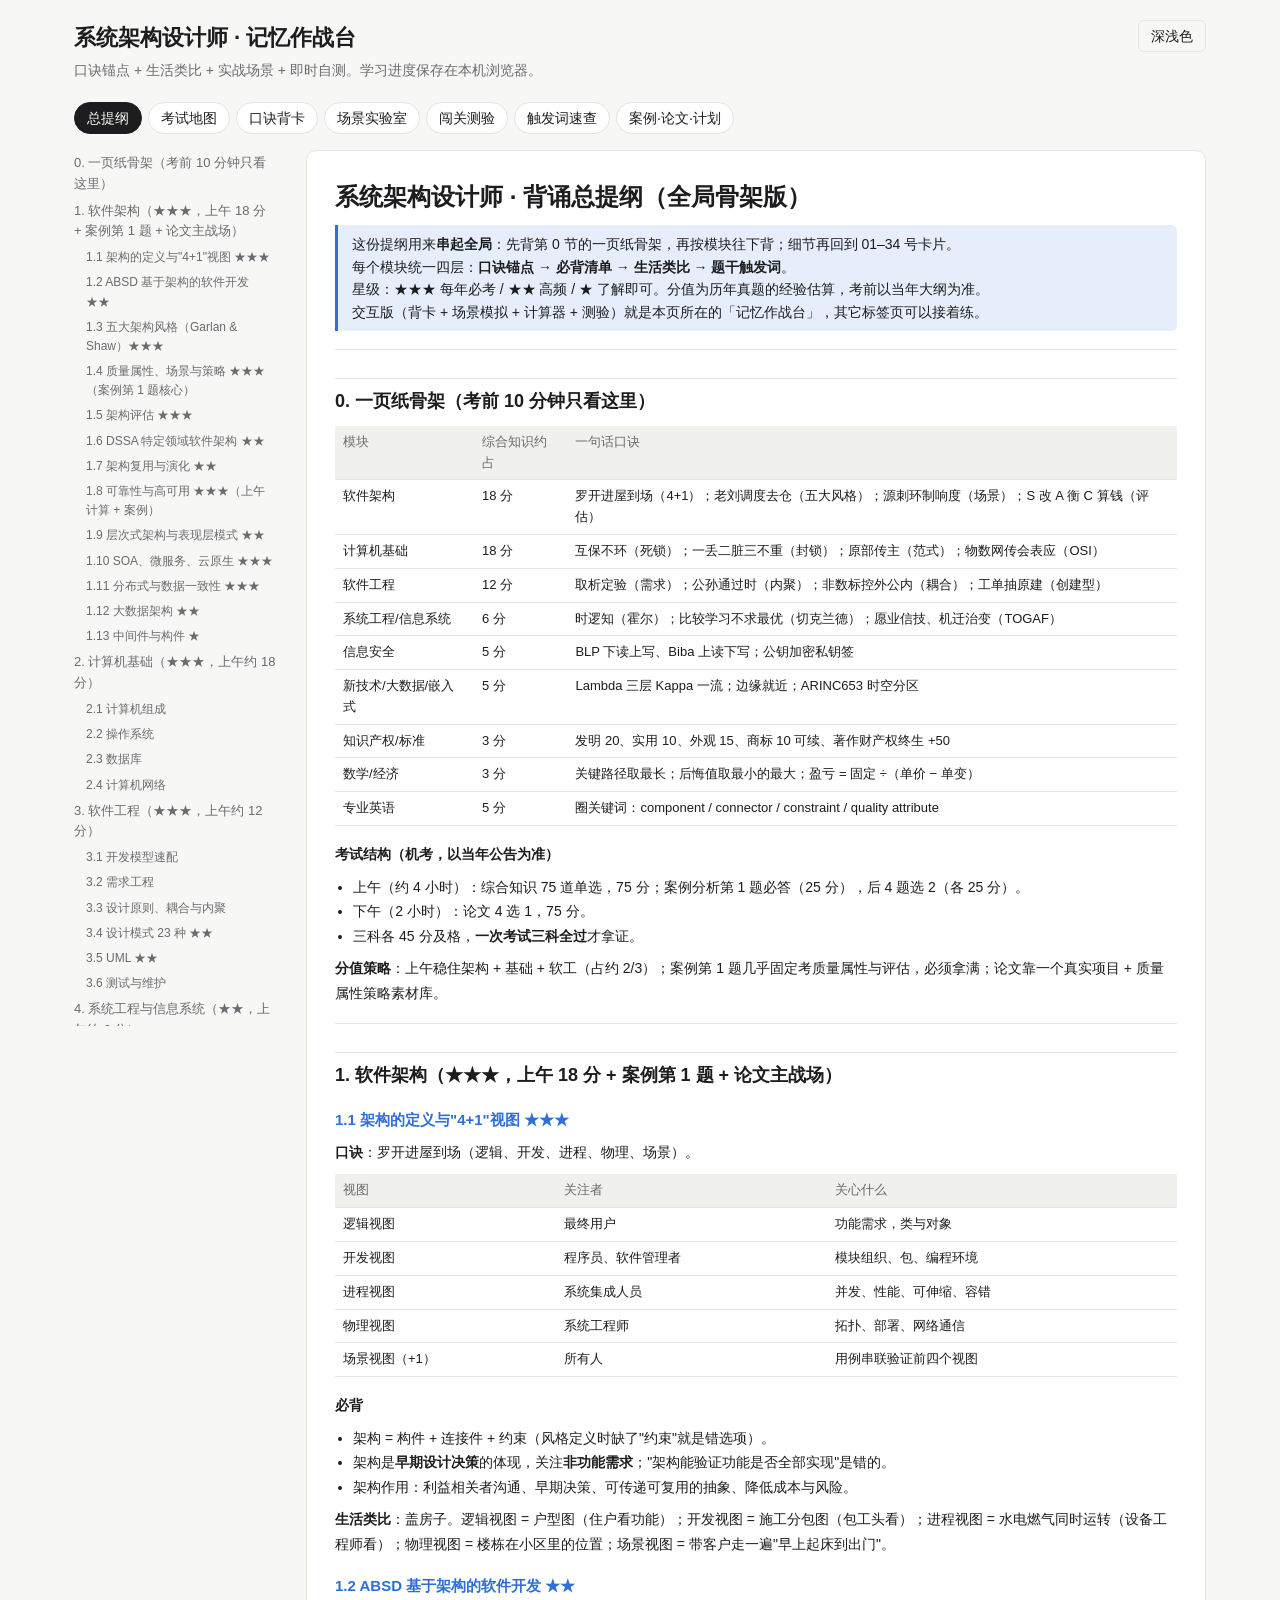
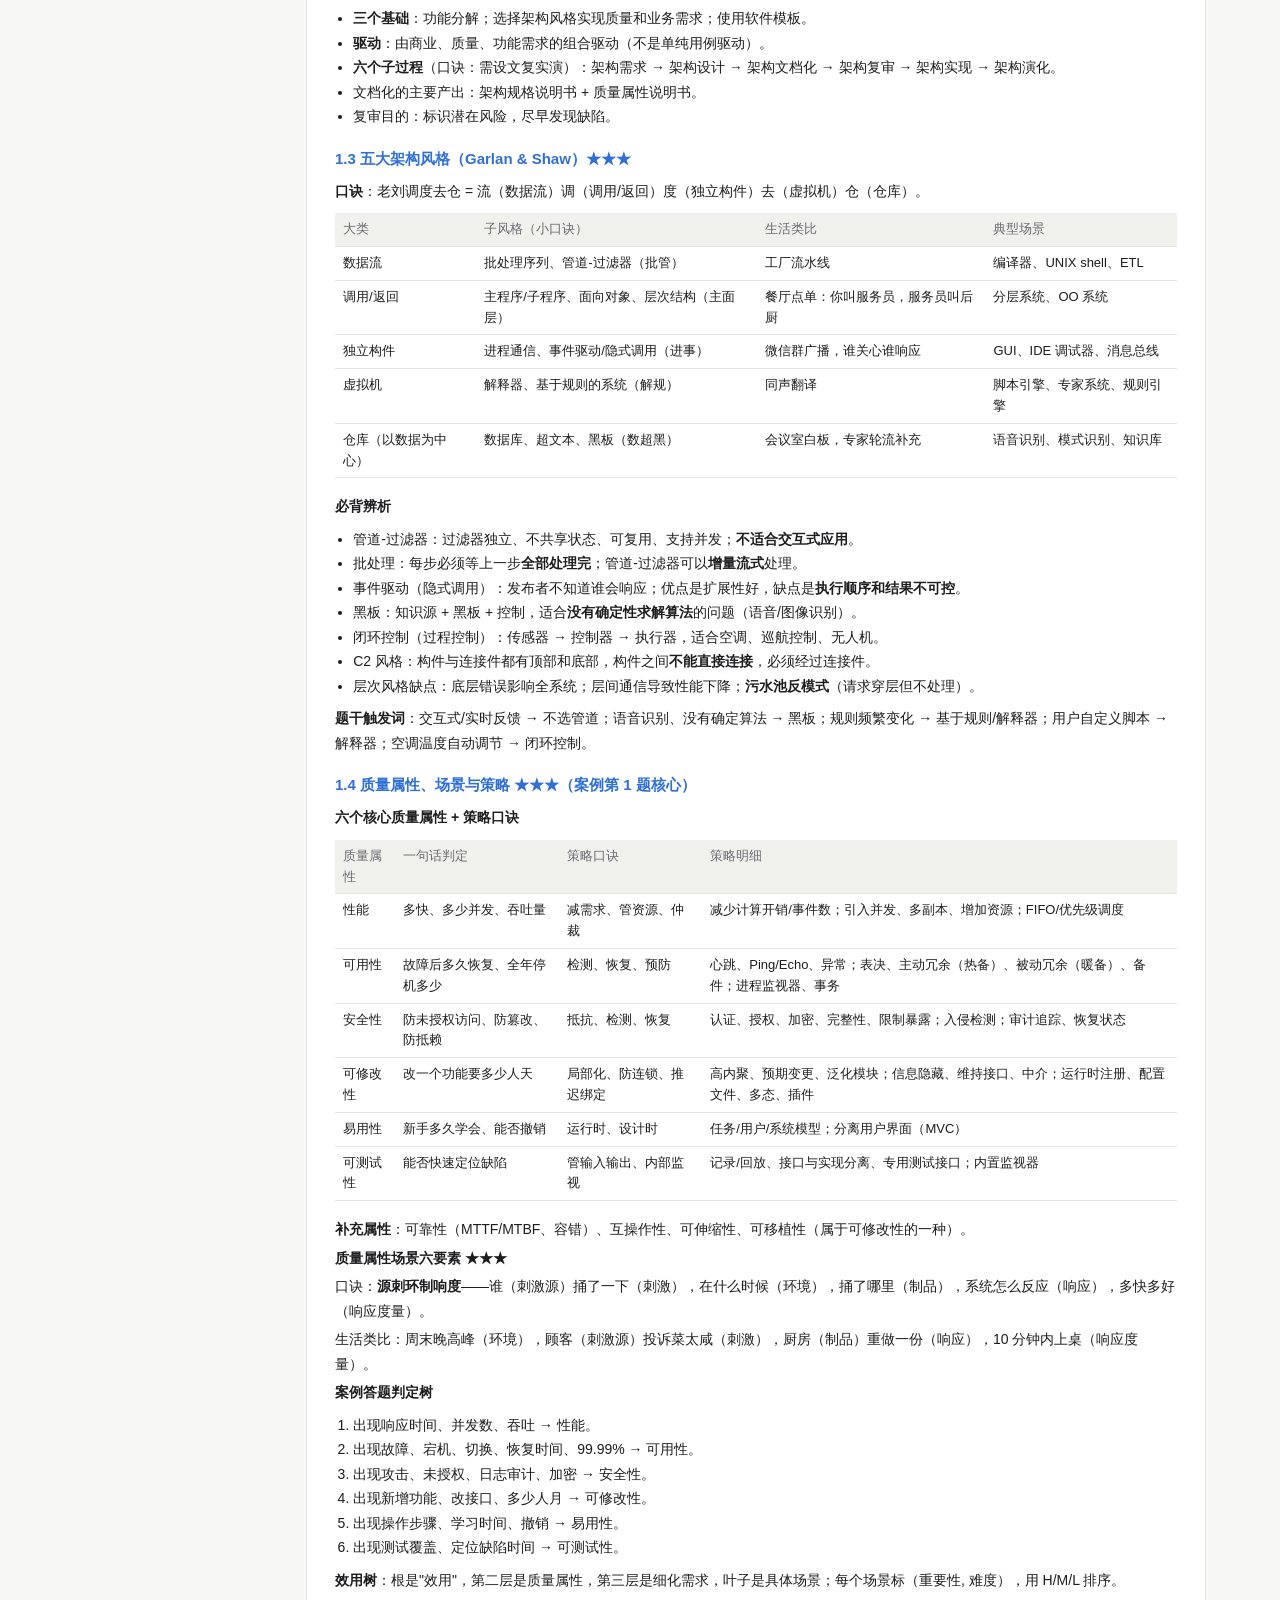
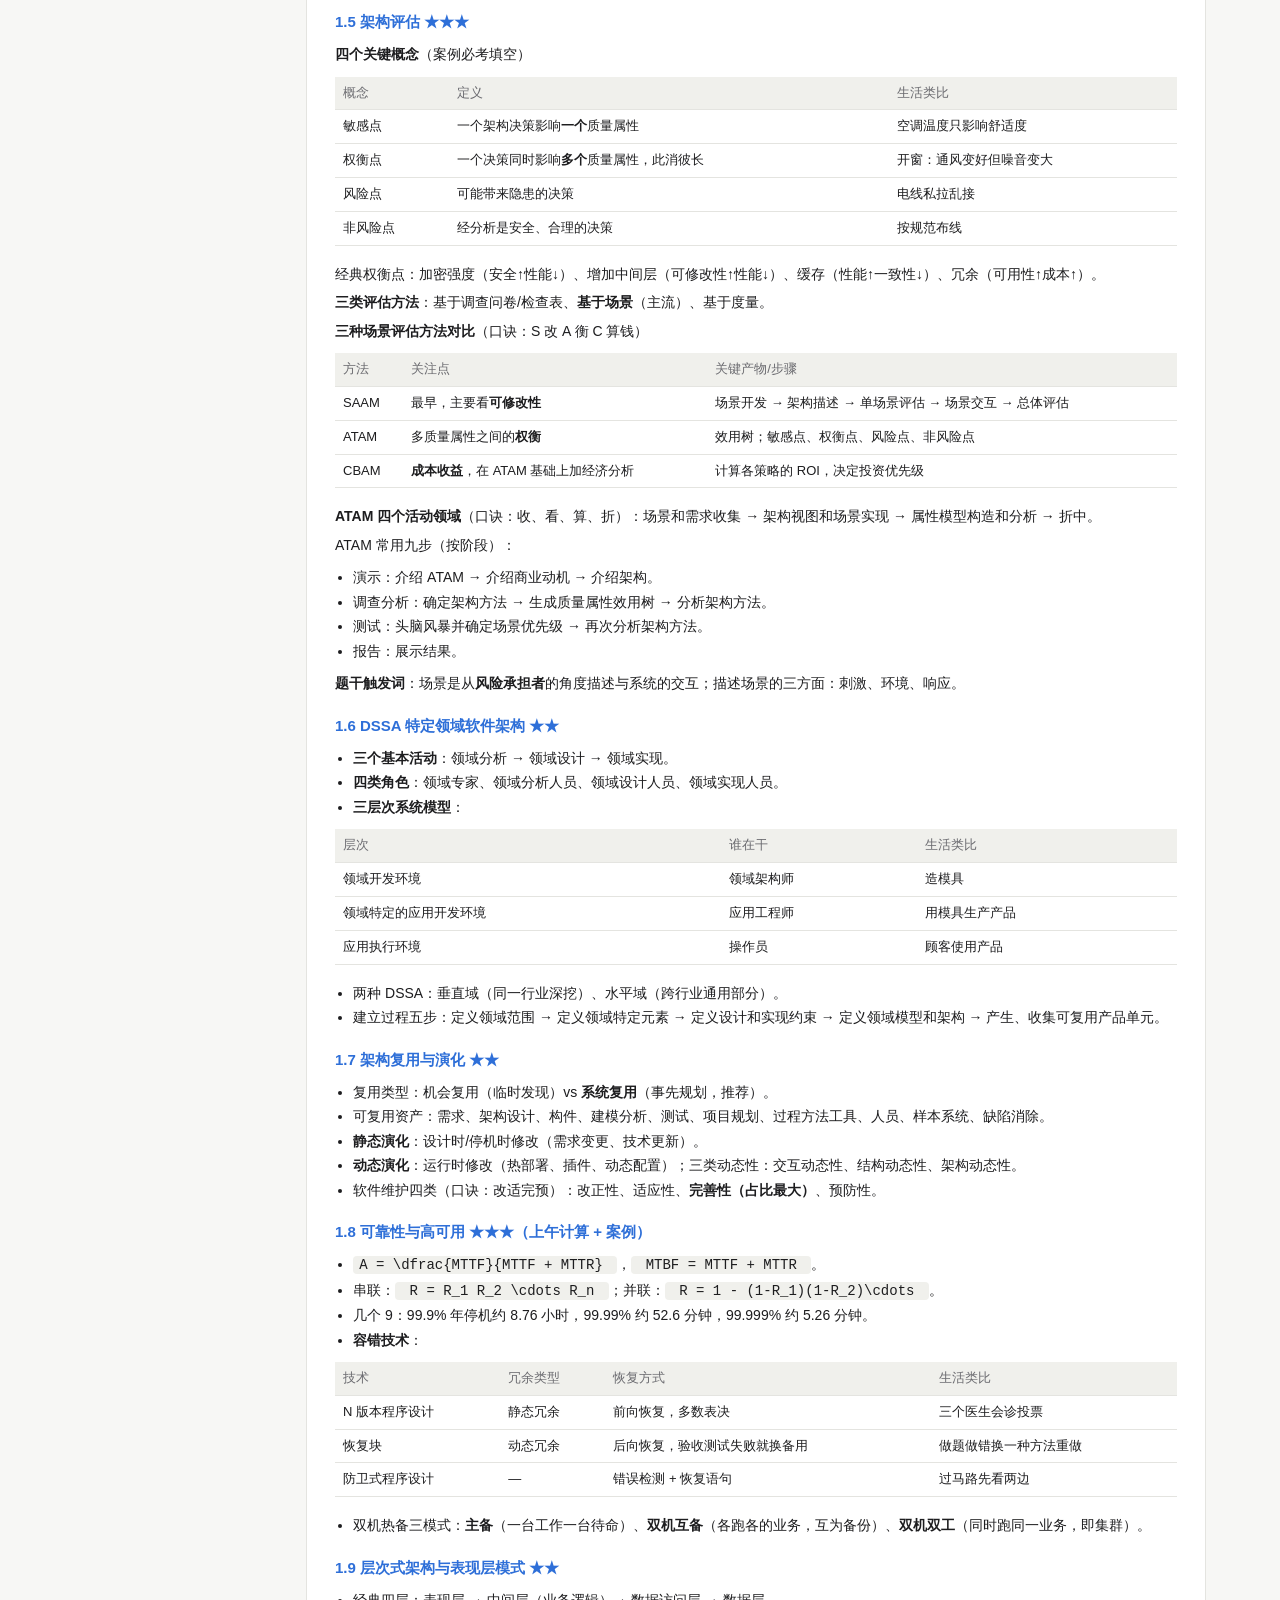
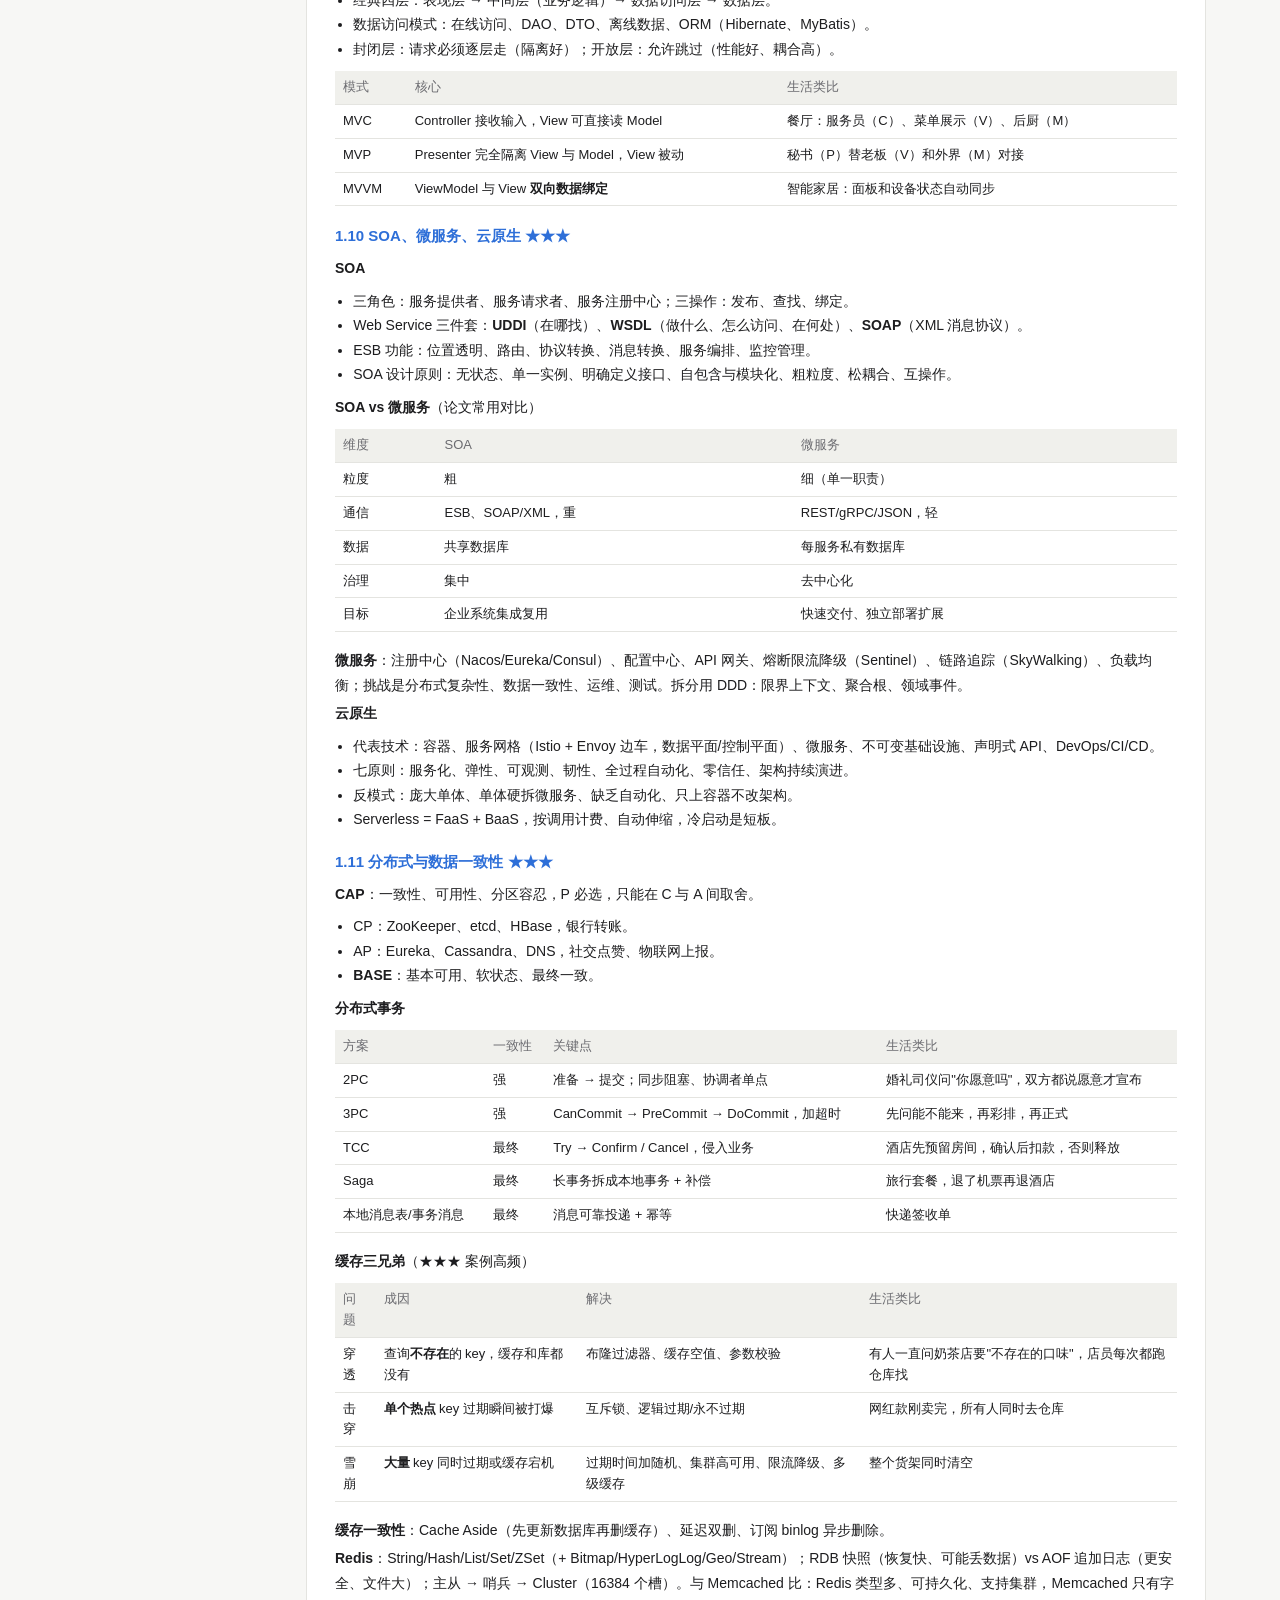
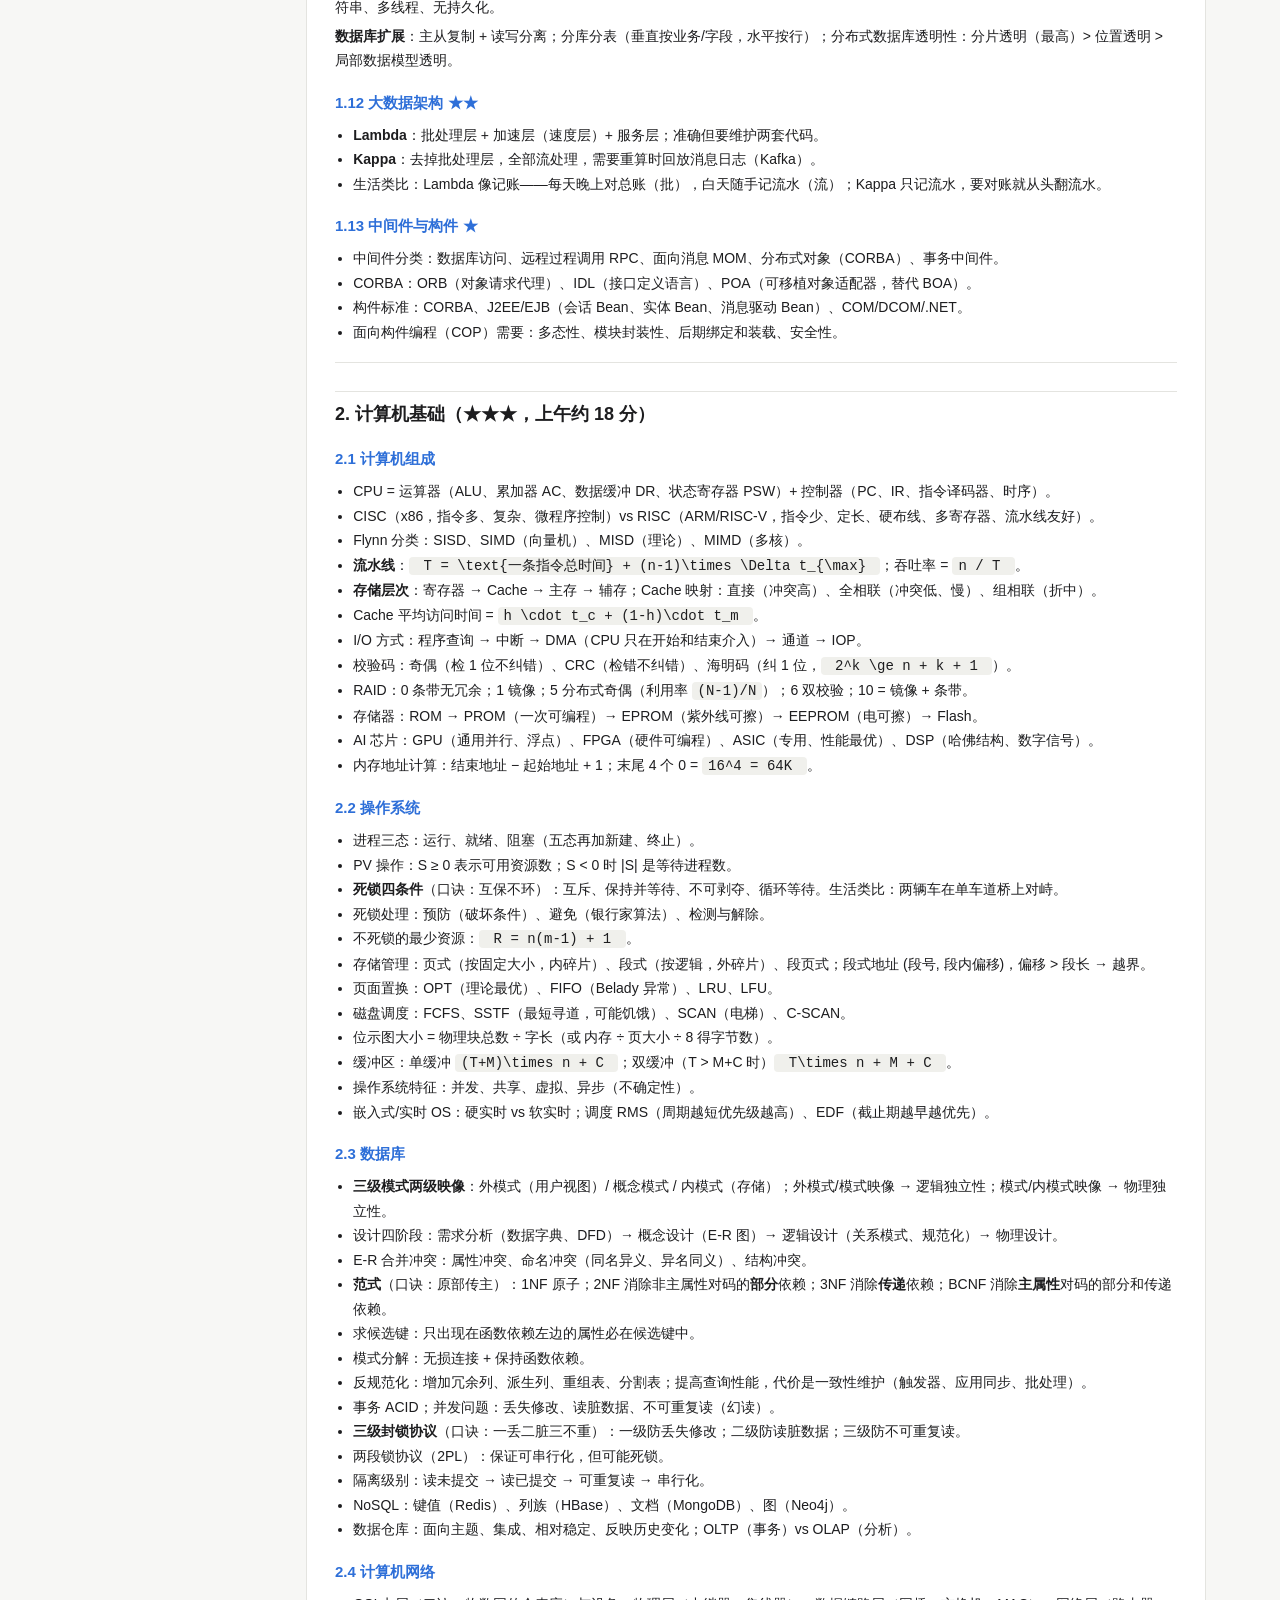
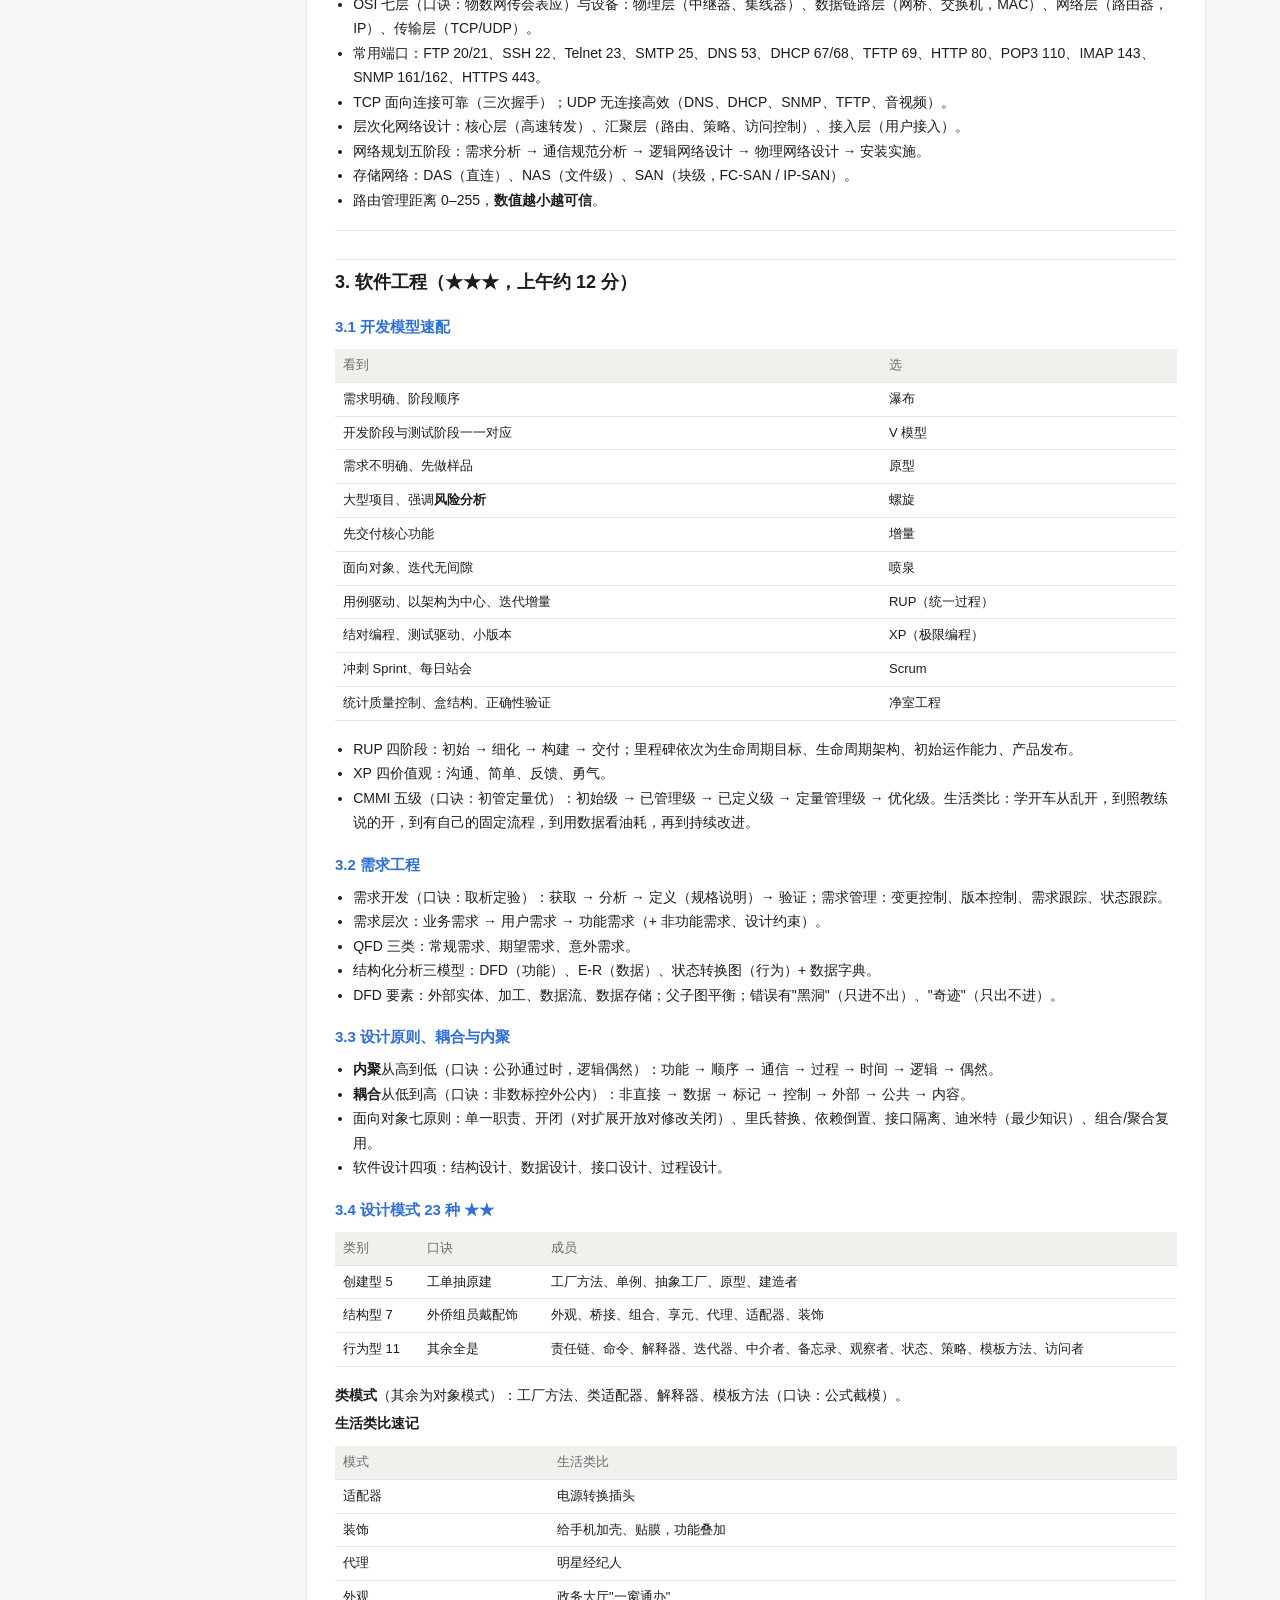
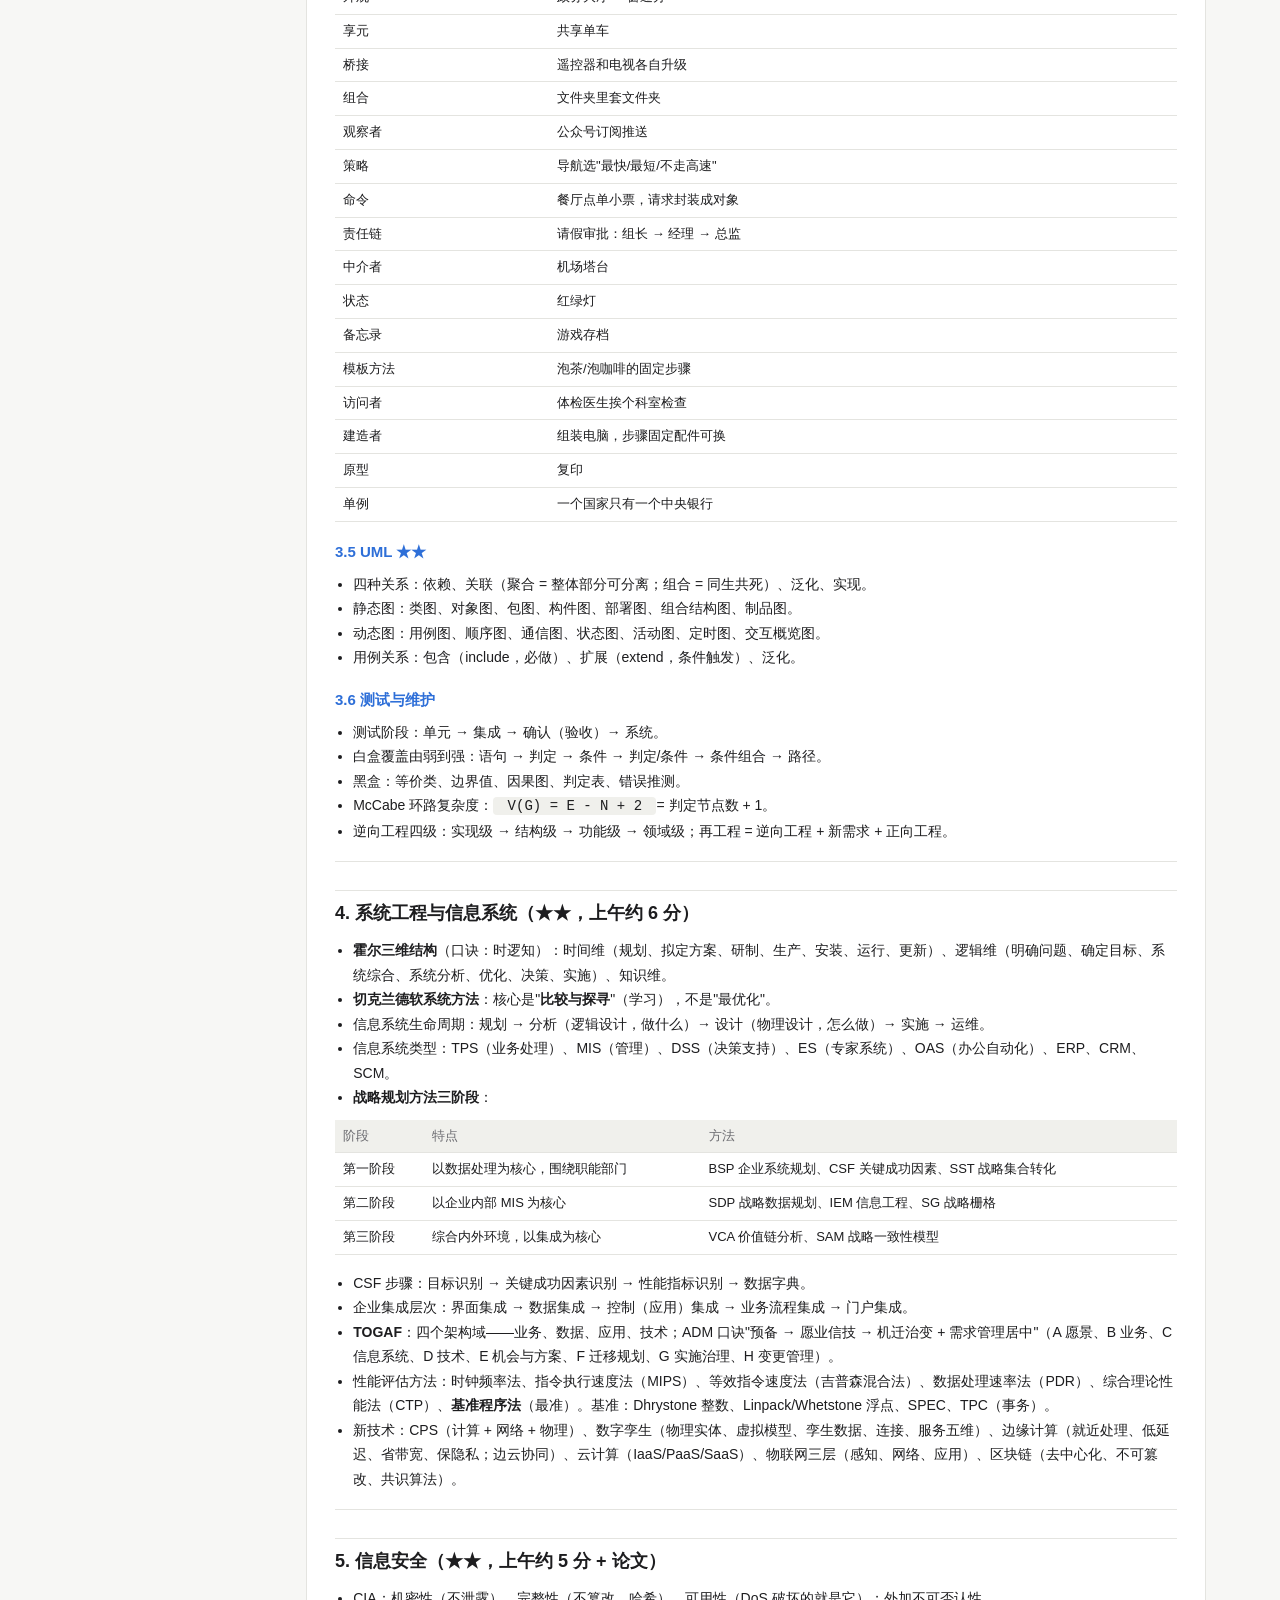
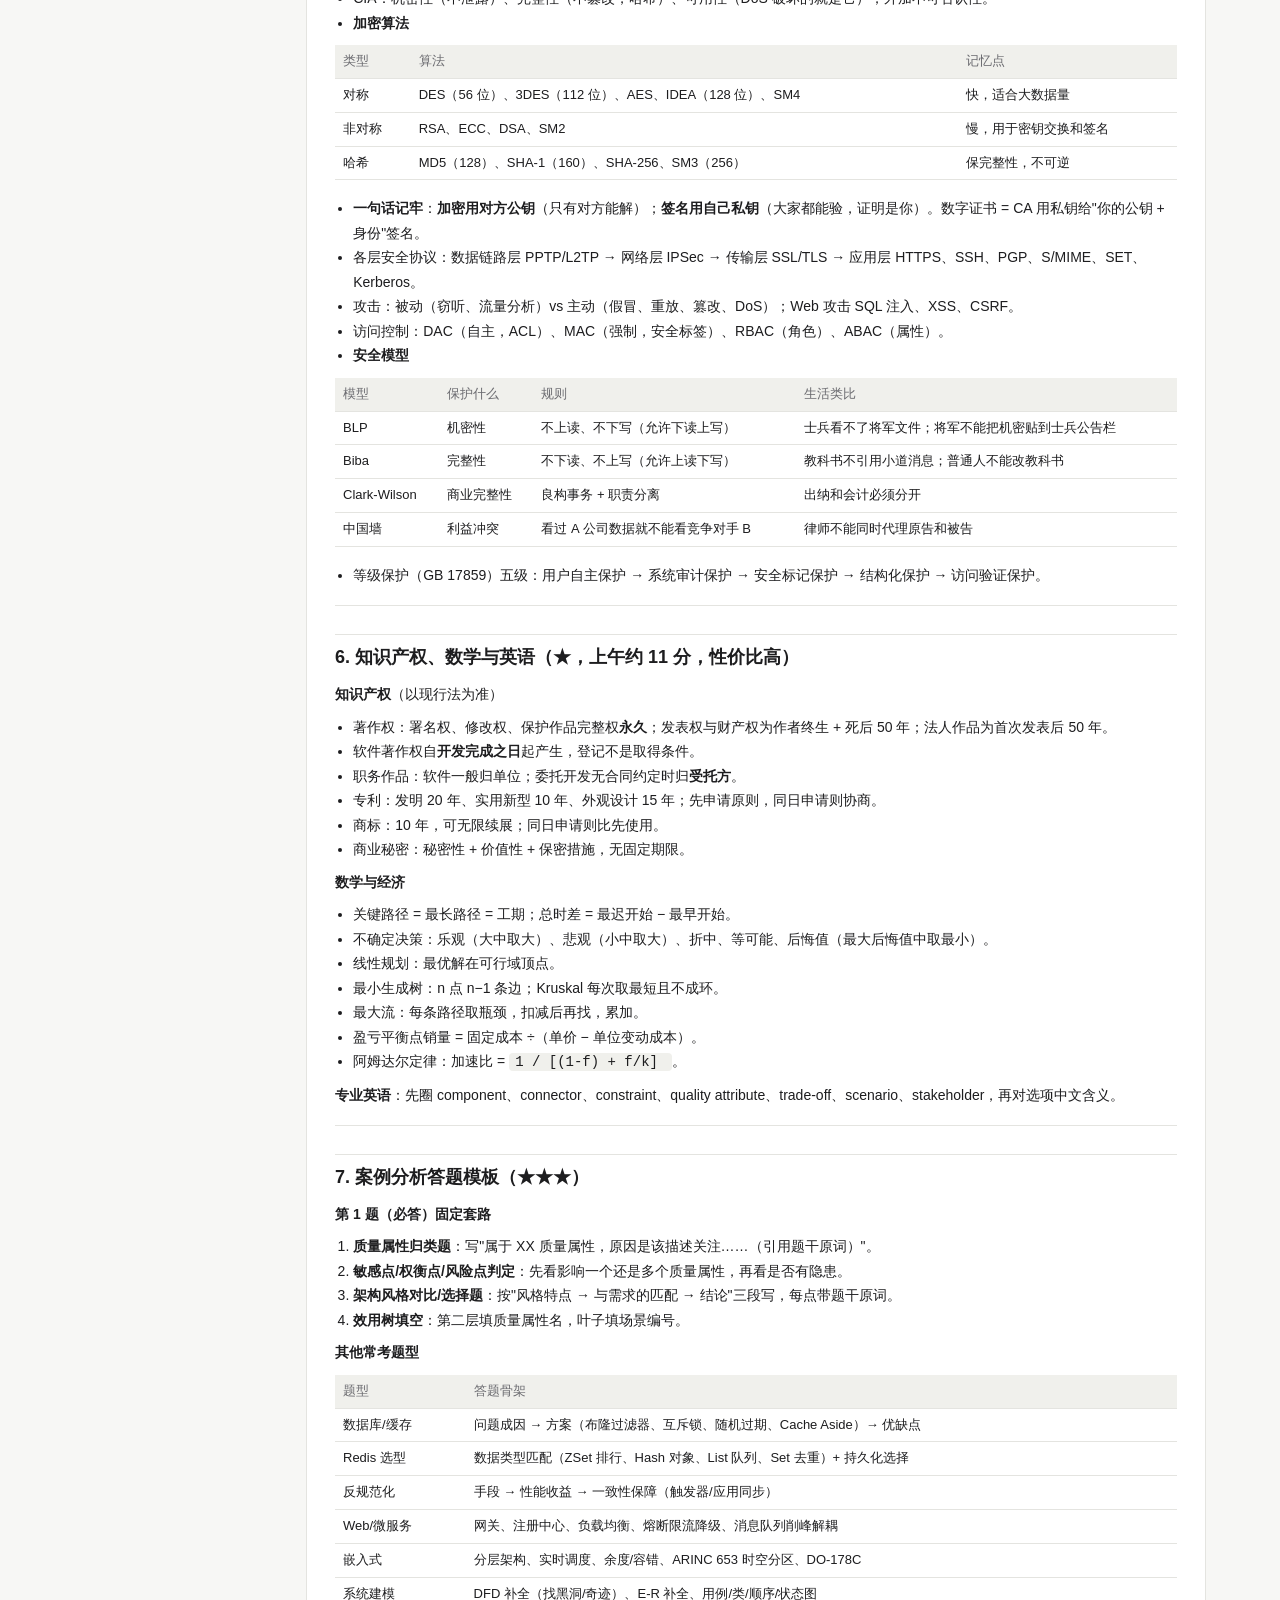
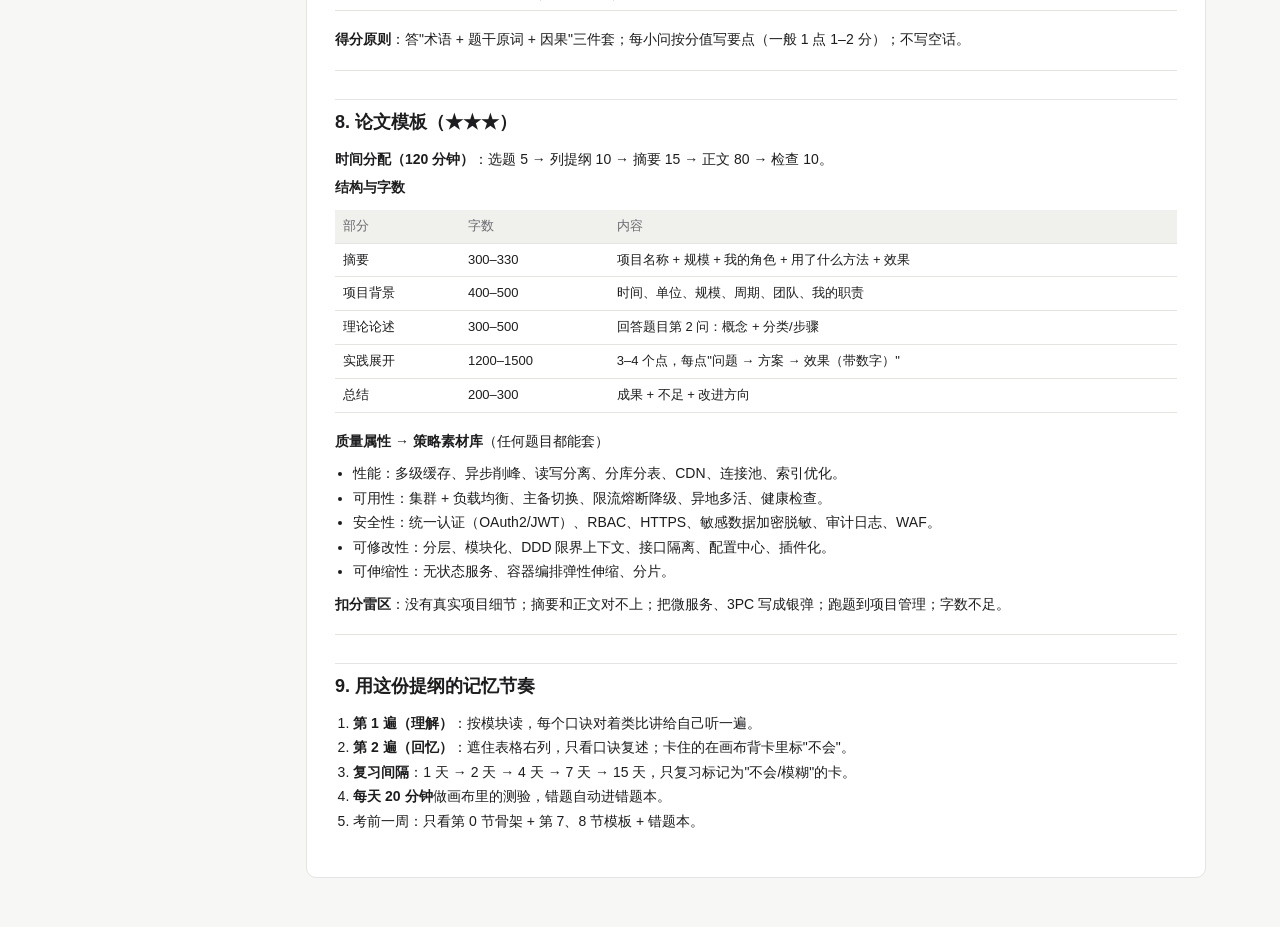
==== 交互学习面板/index.html @ 2f83ad62 "Add the study desk and render the outline as Markdown. The interactive panel now opens on the full r" ====
<!DOCTYPE html>
<html lang="zh-CN">
<head>
  <meta charset="UTF-8" />
  <meta name="viewport" content="width=device-width, initial-scale=1" />
  <title>系统架构设计师 · 记忆作战台</title>
  <link rel="stylesheet" href="style.css" />
</head>
<body>
  <header class="top">
    <div>
      <h1>系统架构设计师 · 记忆作战台</h1>
      <p class="muted">口诀锚点 + 生活类比 + 实战场景 + 即时自测。学习进度保存在本机浏览器。</p>
    </div>
    <button id="themeBtn" class="ghost" title="切换深浅色">深浅色</button>
  </header>
  <nav id="tabs" class="tabs"></nav>
  <main id="app"></main>
  <script src="data.js"></script>
  <script src="outline.js"></script>
  <script src="md.js"></script>
  <script src="app.js"></script>
</body>
</html>
---- 交互学习面板/style.css ----
:root {
  --bg: #f7f7f5; --panel: #ffffff; --text: #1d1d1f; --muted: #6b6b70; --faint: #9a9aa0;
  --line: #e4e4e0; --fill: #f0f0ec; --accent: #2e6fd8; --accent-soft: #e6eefb;
  --ok: #1f8a65; --mid: #c68a12; --bad: #c0463c;
}
body.dark {
  --bg: #17171a; --panel: #1f1f23; --text: #ececee; --muted: #a0a0a8; --faint: #6f6f78;
  --line: #2e2e34; --fill: #26262b; --accent: #6ea0ff; --accent-soft: #24304a;
  --ok: #52b896; --mid: #e8c030; --bad: #e07a70;
}
* { box-sizing: border-box; }
body { margin: 0; background: var(--bg); color: var(--text); font: 14px/1.6 -apple-system, "PingFang SC", "Microsoft YaHei", sans-serif; }
h1 { font-size: 22px; margin: 0 0 2px; }
h2 { font-size: 17px; margin: 24px 0 10px; }
h3 { font-size: 15px; margin: 14px 0 6px; }
p { margin: 4px 0; }
.muted { color: var(--muted); }
.faint { color: var(--faint); font-size: 12px; }
.top { display: flex; justify-content: space-between; align-items: flex-start; gap: 12px; padding: 20px 24px 8px; max-width: 1120px; margin: 0 auto; }
main { max-width: 1120px; margin: 0 auto; padding: 0 24px 60px; }
.tabs { display: flex; gap: 6px; flex-wrap: wrap; padding: 8px 24px 16px; max-width: 1120px; margin: 0 auto; }
button { font: inherit; cursor: pointer; border-radius: 6px; border: 1px solid var(--line); background: var(--panel); color: var(--text); padding: 4px 12px; }
button:hover { border-color: var(--faint); }
button.primary { background: var(--accent); border-color: var(--accent); color: #fff; }
button.ghost { background: transparent; }
button.pill { border-radius: 999px; }
button.pill.on { background: var(--text); color: var(--bg); border-color: var(--text); }
button:disabled { opacity: .45; cursor: default; }
input, select { font: inherit; color: var(--text); background: var(--panel); border: 1px solid var(--line); border-radius: 6px; padding: 4px 8px; }
input { width: 110px; }
input.wide { width: 100%; max-width: 480px; }
.row { display: flex; gap: 8px; align-items: center; flex-wrap: wrap; }
.grid { display: grid; gap: 14px; }
.g2 { grid-template-columns: repeat(2, minmax(0, 1fr)); }
.g3 { grid-template-columns: repeat(3, minmax(0, 1fr)); }
@media (max-width: 760px) { .g2, .g3 { grid-template-columns: 1fr; } }
.panel { background: var(--panel); border: 1px solid var(--line); border-radius: 8px; padding: 14px 16px; }
.panel.flat { background: transparent; }
.label { font-size: 12px; color: var(--muted); letter-spacing: .02em; }
.big { font-size: 26px; font-weight: 600; }
table { border-collapse: collapse; width: 100%; font-size: 13px; }
th, td { text-align: left; padding: 6px 8px; border-bottom: 1px solid var(--line); vertical-align: top; }
th { color: var(--muted); font-weight: 500; }
.pre { white-space: pre-line; }
.hl { color: var(--accent); font-weight: 600; }
.ok { color: var(--ok); } .mid { color: var(--mid); } .bad { color: var(--bad); }
.dot { display: inline-block; width: 8px; height: 8px; border-radius: 50%; background: var(--line); margin-right: 6px; vertical-align: middle; }
.dot.s0 { background: var(--bad); } .dot.s1 { background: var(--mid); } .dot.s2 { background: var(--ok); }

/* 进度条 */
.bar { display: flex; height: 8px; border-radius: 4px; overflow: hidden; background: var(--fill); }
.bar span { display: block; height: 100%; }
.hbar { display: grid; grid-template-columns: 130px 1fr 44px; gap: 8px; align-items: center; margin: 5px 0; font-size: 13px; }
.hbar .track { background: var(--fill); height: 14px; border-radius: 3px; overflow: hidden; }
.hbar .fillbar { background: var(--accent); height: 100%; }

/* 翻转卡 */
.flash { min-height: 260px; border: 1px solid var(--line); border-radius: 10px; background: var(--panel); padding: 22px 24px; cursor: pointer; }
.flash .q { font-size: 18px; font-weight: 600; margin: 6px 0 14px; }
.flash .sec { margin-top: 12px; padding-top: 10px; border-top: 1px dashed var(--line); }
.tag { display: inline-block; font-size: 12px; padding: 0 8px; border-radius: 999px; background: var(--fill); color: var(--muted); margin-right: 6px; }
.listrow { padding: 8px 4px; border-bottom: 1px solid var(--line); cursor: pointer; }
.listrow .ans { margin: 6px 0 4px 14px; color: var(--muted); }

/* 测验 */
.opt { display: block; width: 100%; text-align: left; padding: 9px 12px; margin: 6px 0; }
.opt.right { border-color: var(--ok); background: color-mix(in srgb, var(--ok) 12%, transparent); }
.opt.wrong { border-color: var(--bad); background: color-mix(in srgb, var(--bad) 12%, transparent); }

/* 场景 */
.blocks { display: inline-flex; gap: 3px; vertical-align: middle; }
.blocks i { width: 14px; height: 10px; border-radius: 2px; background: var(--fill); display: inline-block; }
.blocks i.on { background: var(--accent); }
.verdict { font-size: 20px; font-weight: 600; margin: 6px 0; }
.matrix td, .matrix th { text-align: center; }
.matrix td.me { font-weight: 600; color: var(--accent); }
body.wide .top, body.wide .tabs, body.wide main { max-width: 1180px; }
.md-layout { display: grid; grid-template-columns: 210px minmax(0, 1fr); gap: 22px; align-items: start; }
.md-toc { position: sticky; top: 12px; max-height: calc(100vh - 24px); overflow: auto; padding-right: 8px; }
.md-toc a { display: block; color: var(--muted); text-decoration: none; padding: 3px 0; font-size: 13px; }
.md-toc a.h3 { padding-left: 12px; font-size: 12px; }
.md-toc a:hover { color: var(--accent); }
.md-body { background: var(--panel); border: 1px solid var(--line); border-radius: 10px; padding: 8px 28px 36px; }
.md-body h1 { font-size: 24px; line-height: 1.35; margin: 22px 0 12px; }
.md-body h2 { font-size: 18px; margin: 28px 0 10px; padding-top: 8px; border-top: 1px solid var(--line); }
.md-body h3 { font-size: 15px; margin: 18px 0 8px; color: var(--accent); }
.md-body p, .md-body li { line-height: 1.75; }
.md-body blockquote { margin: 12px 0; padding: 8px 14px; background: var(--accent-soft); border-left: 3px solid var(--accent); border-radius: 0 6px 6px 0; }
.md-body hr { border: 0; border-top: 1px solid var(--line); margin: 18px 0; }
.md-body code { font-family: ui-monospace, Consolas, monospace; font-size: 0.92em; background: var(--fill); padding: 1px 5px; border-radius: 4px; }
.md-body .math { font-family: ui-monospace, Consolas, monospace; background: var(--fill); padding: 1px 6px; border-radius: 4px; }
.md-body strong { font-weight: 650; }
.md-table { overflow-x: auto; margin: 10px 0 16px; }
.md-body table { font-size: 13px; }
.md-body th { background: var(--fill); }
.md-body ul, .md-body ol { padding-left: 1.3em; margin: 8px 0; }
@media (max-width: 760px) { .md-layout { grid-template-columns: 1fr; } .md-toc { position: static; max-height: 180px; border-bottom: 1px solid var(--line); } }
svg text { fill: var(--text); font-size: 12px; }
svg .box { fill: var(--panel); stroke: var(--line); }
svg .boxbad { fill: var(--panel); stroke: var(--bad); stroke-dasharray: 4 3; }
svg .flow { stroke: var(--faint); stroke-width: 1.6; fill: none; }
svg .flowbad { stroke: var(--bad); stroke-width: 1.6; fill: none; }
.check { display: flex; gap: 8px; align-items: flex-start; padding: 5px 0; }
.check input { width: auto; margin-top: 4px; }
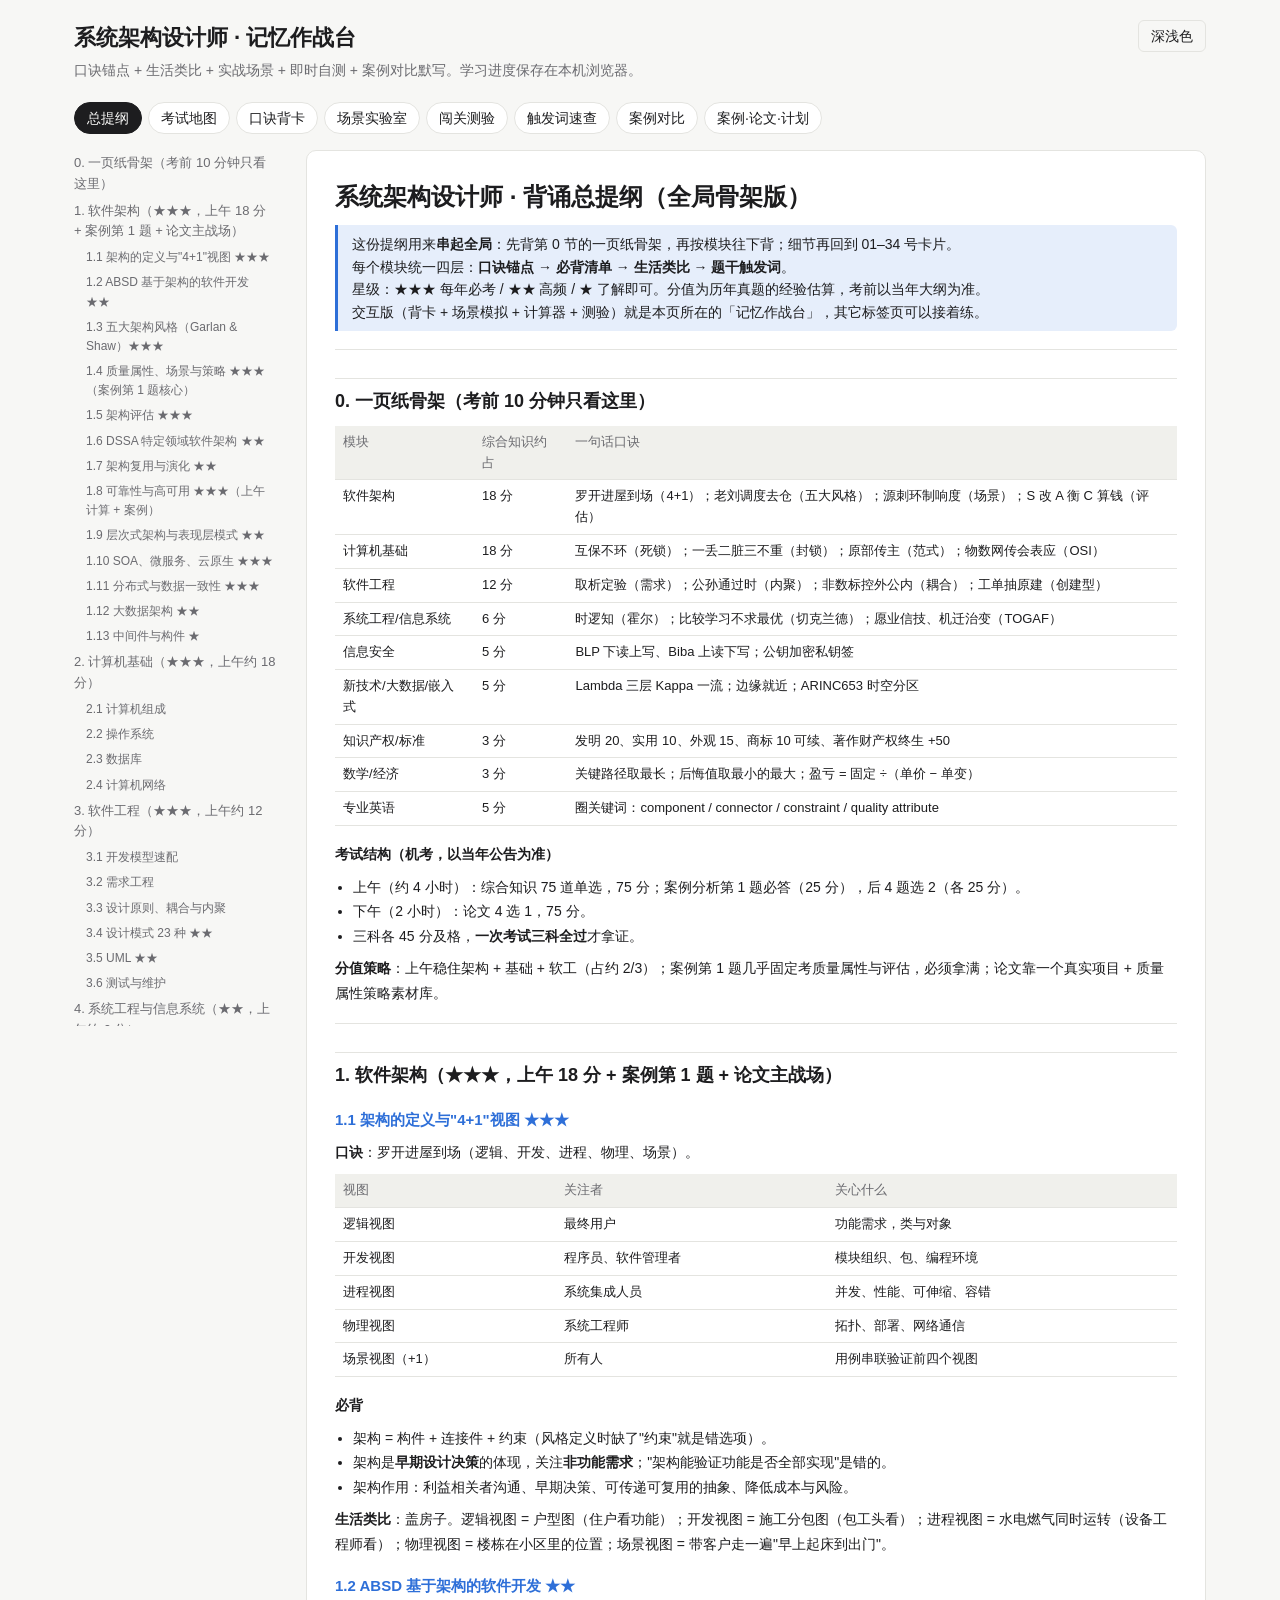
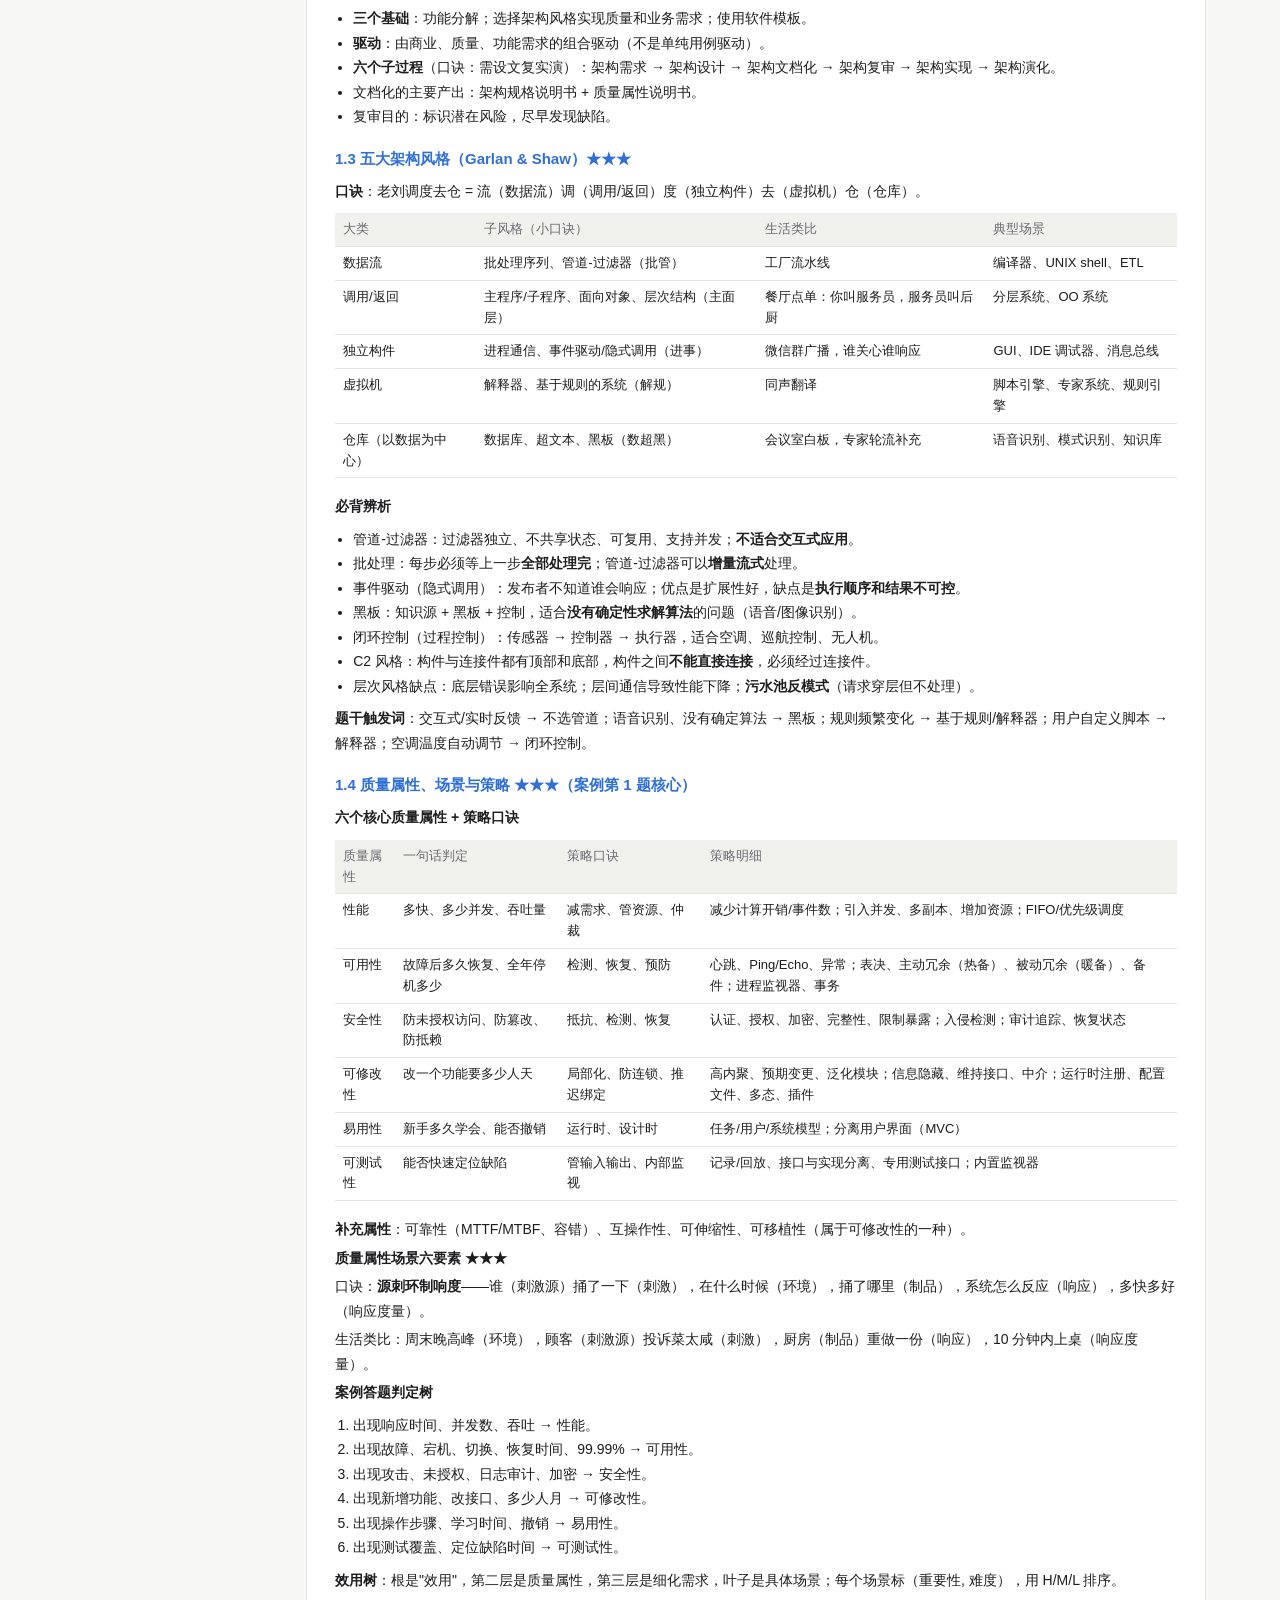
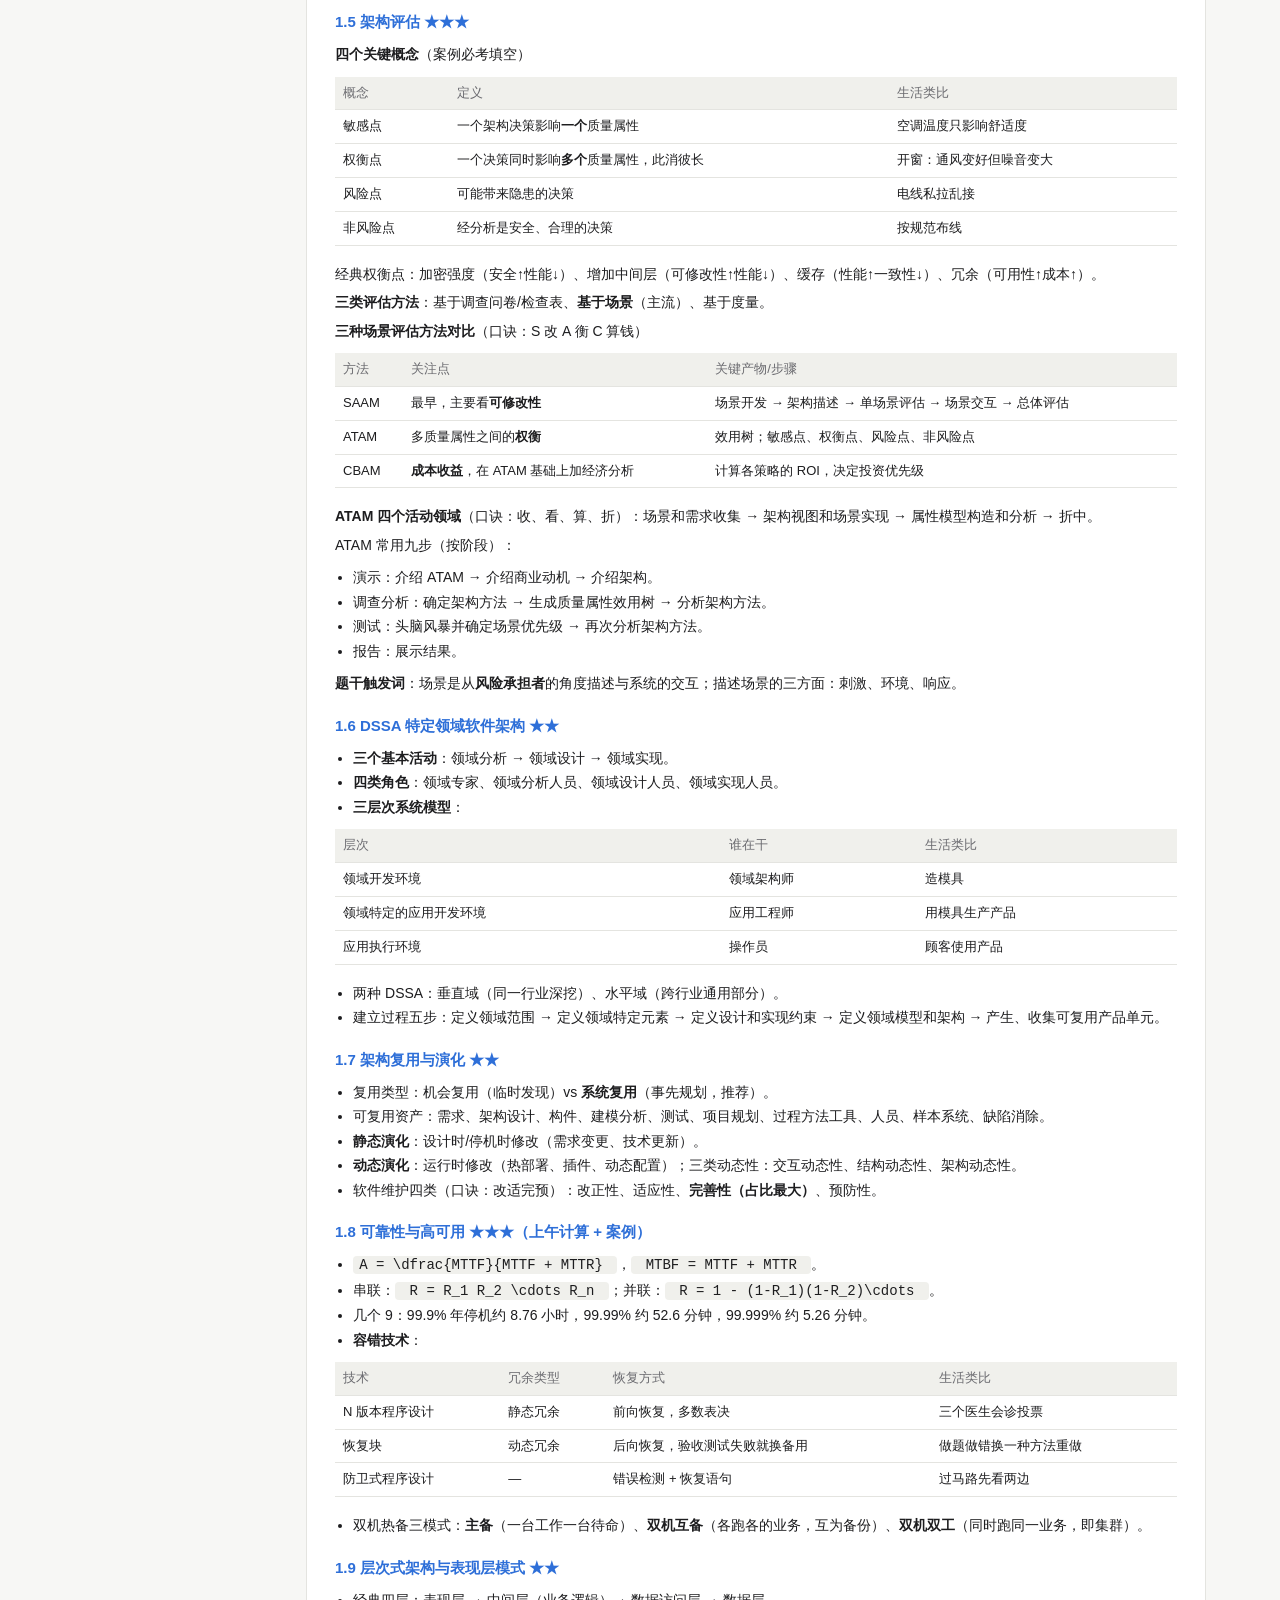
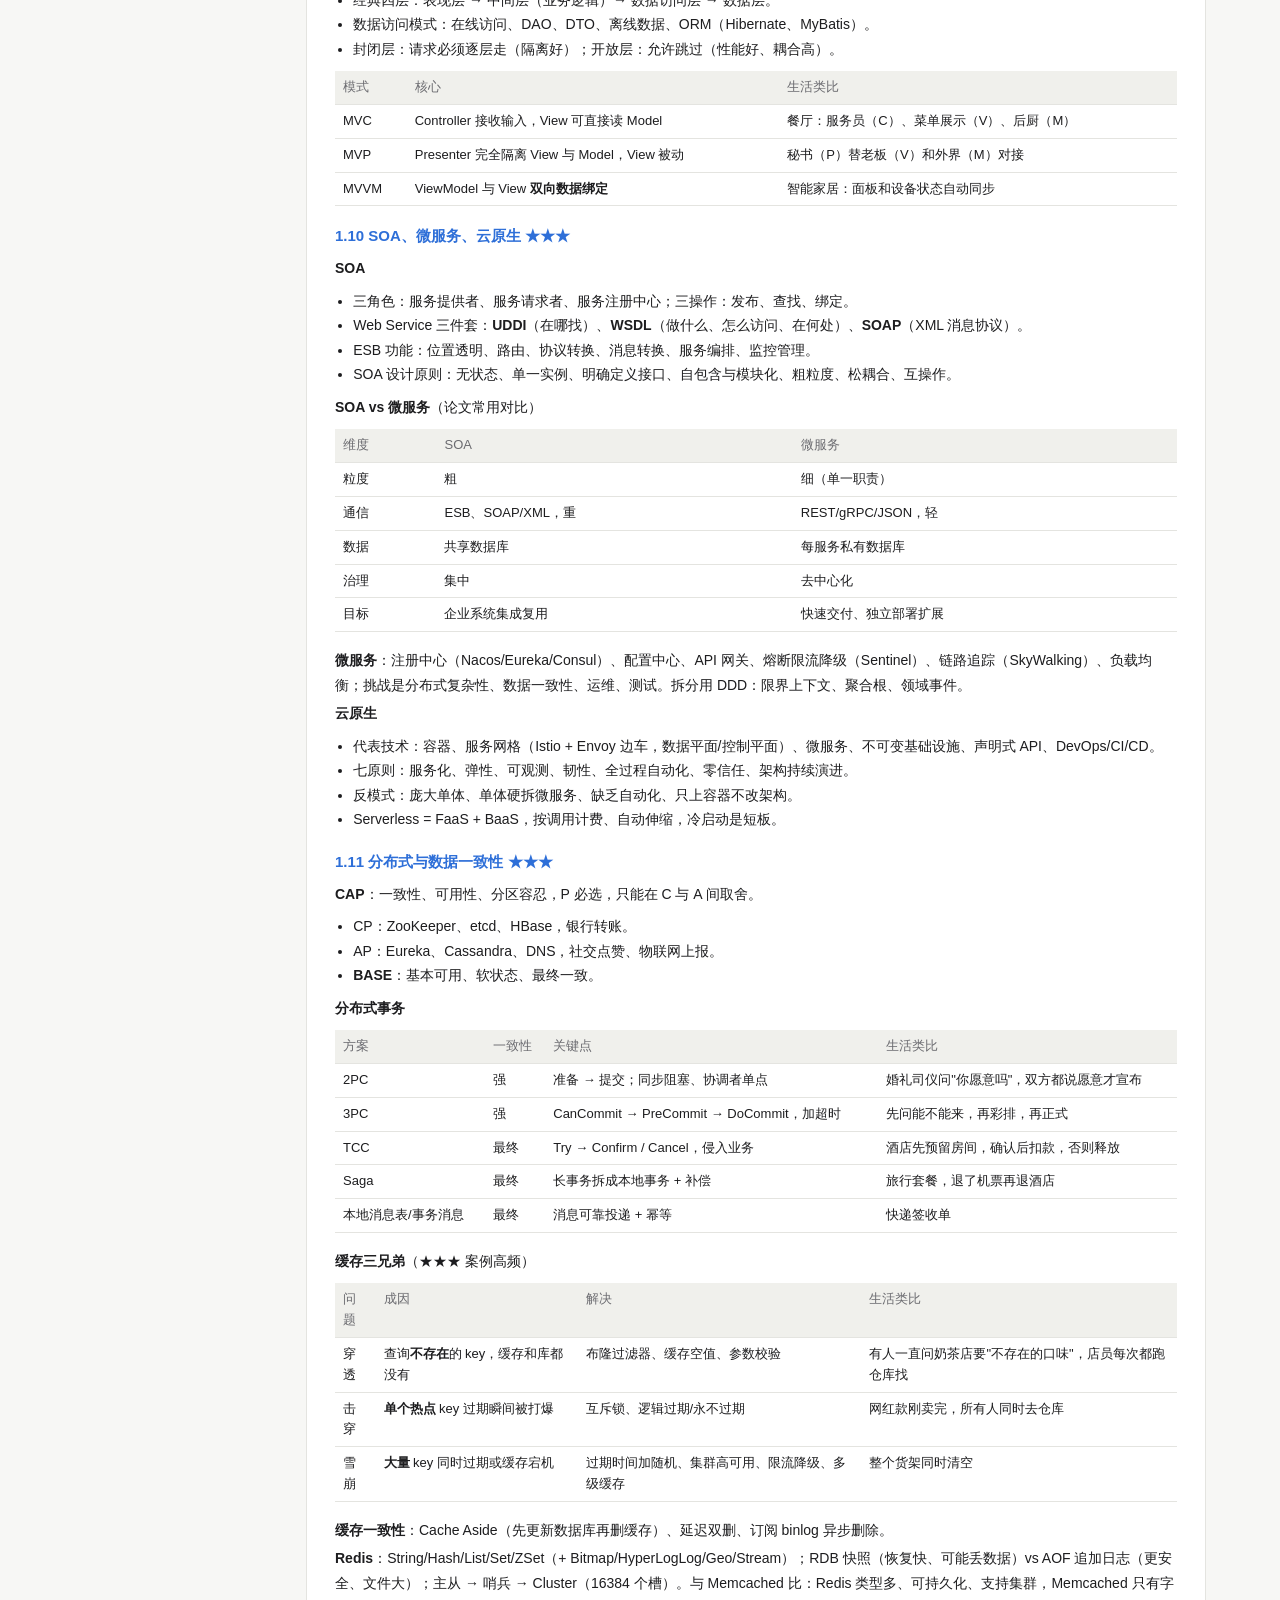
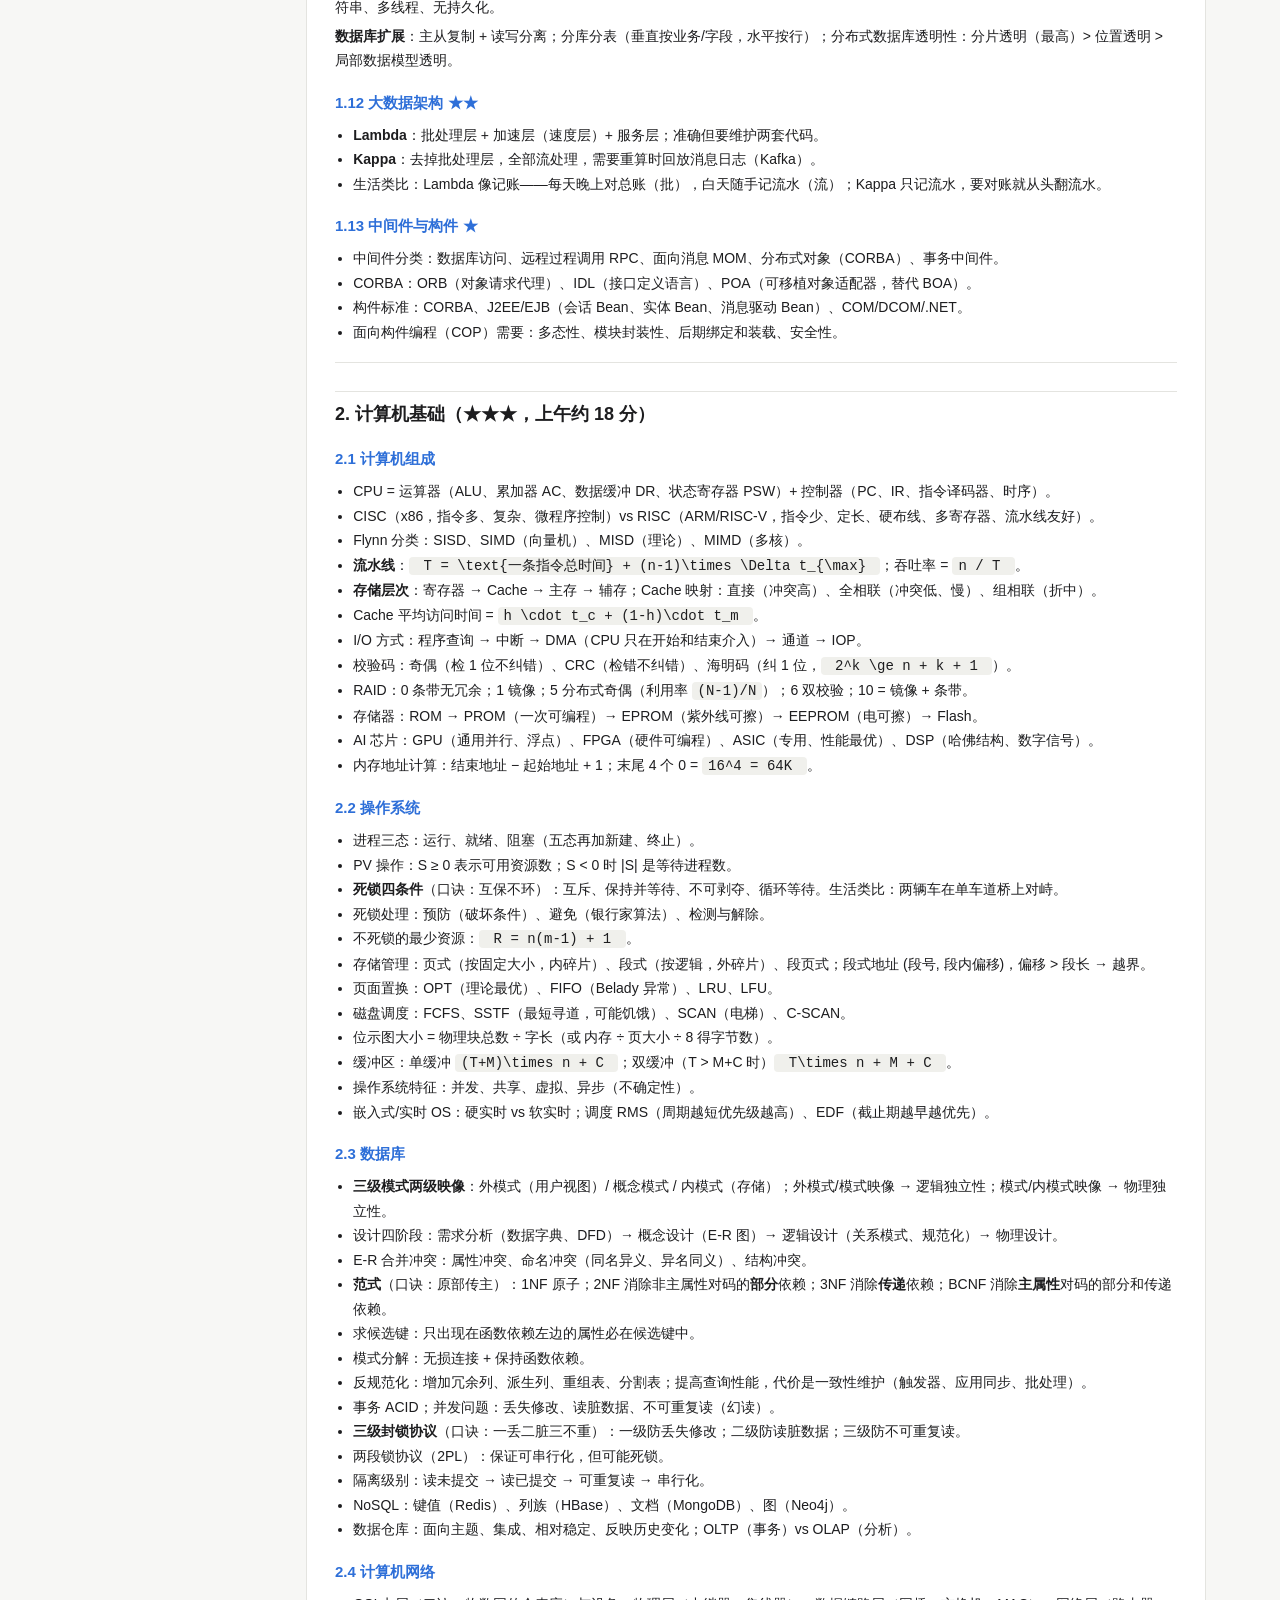
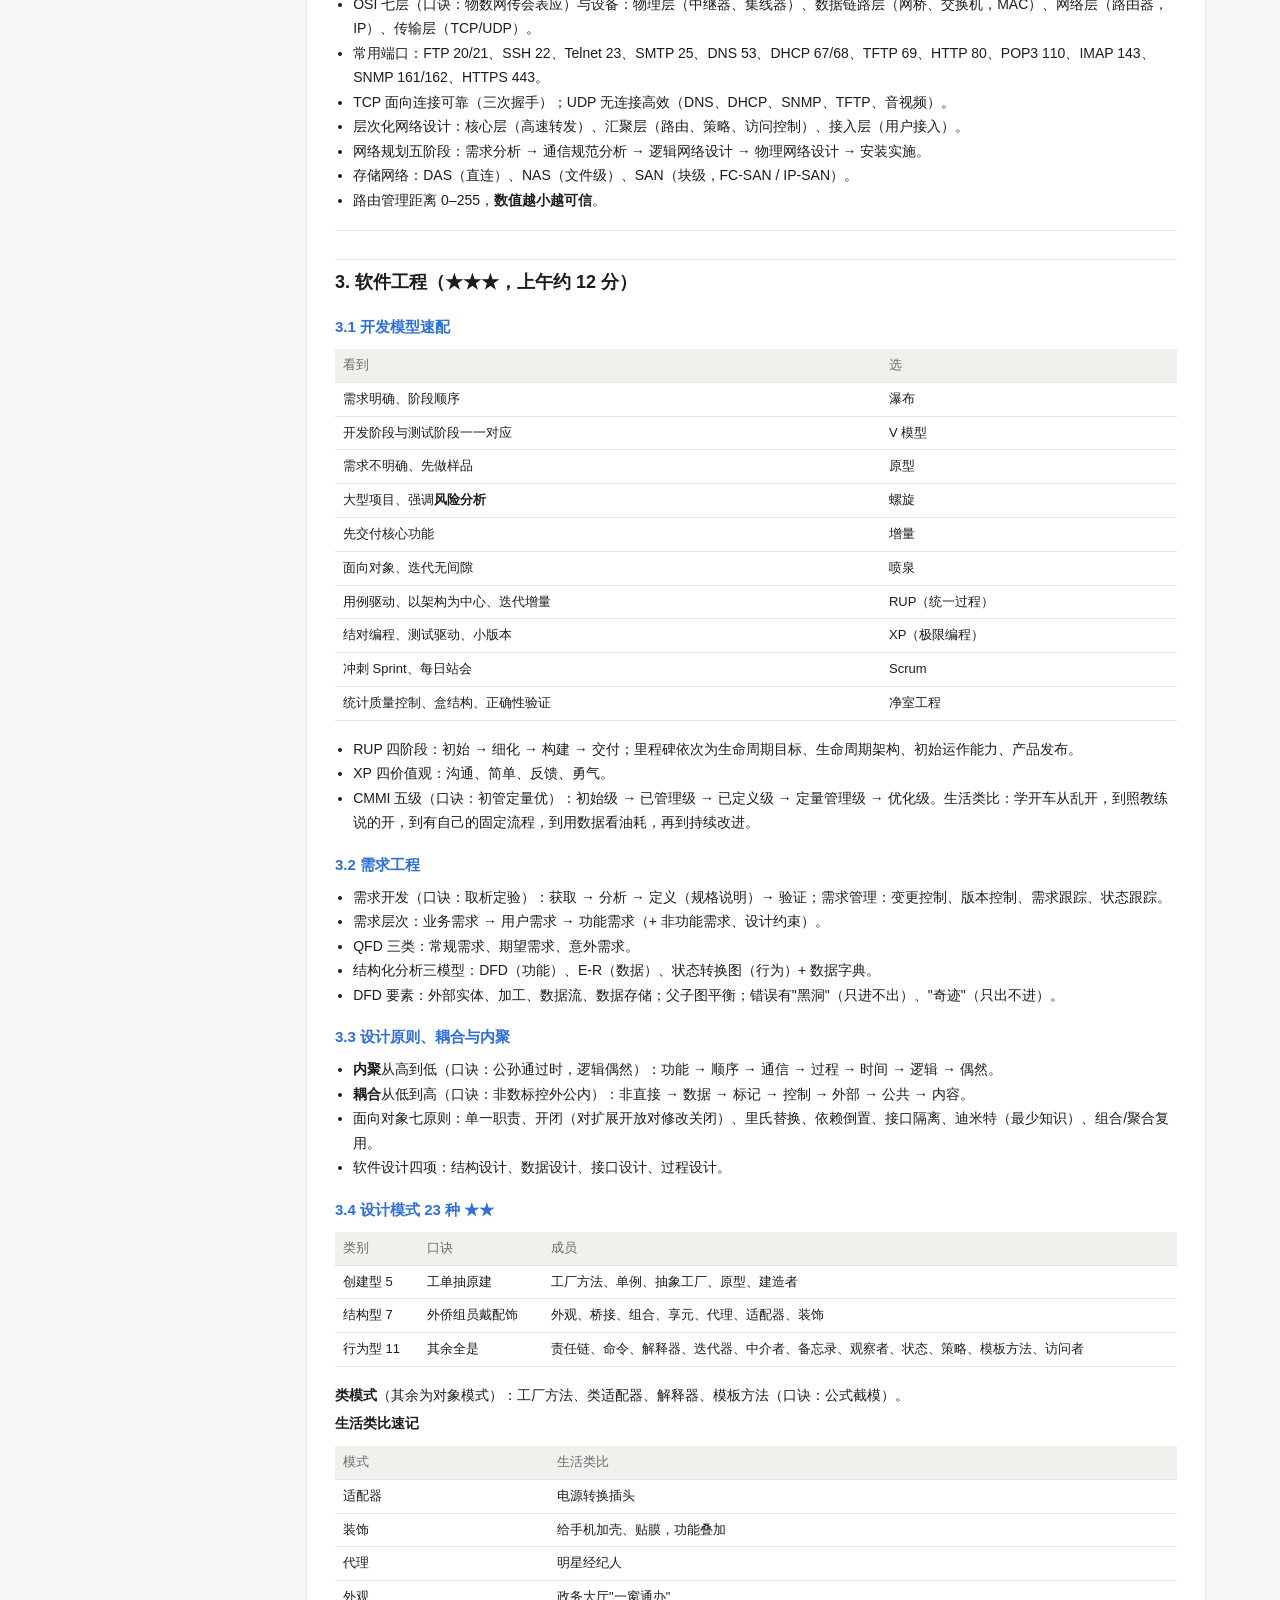
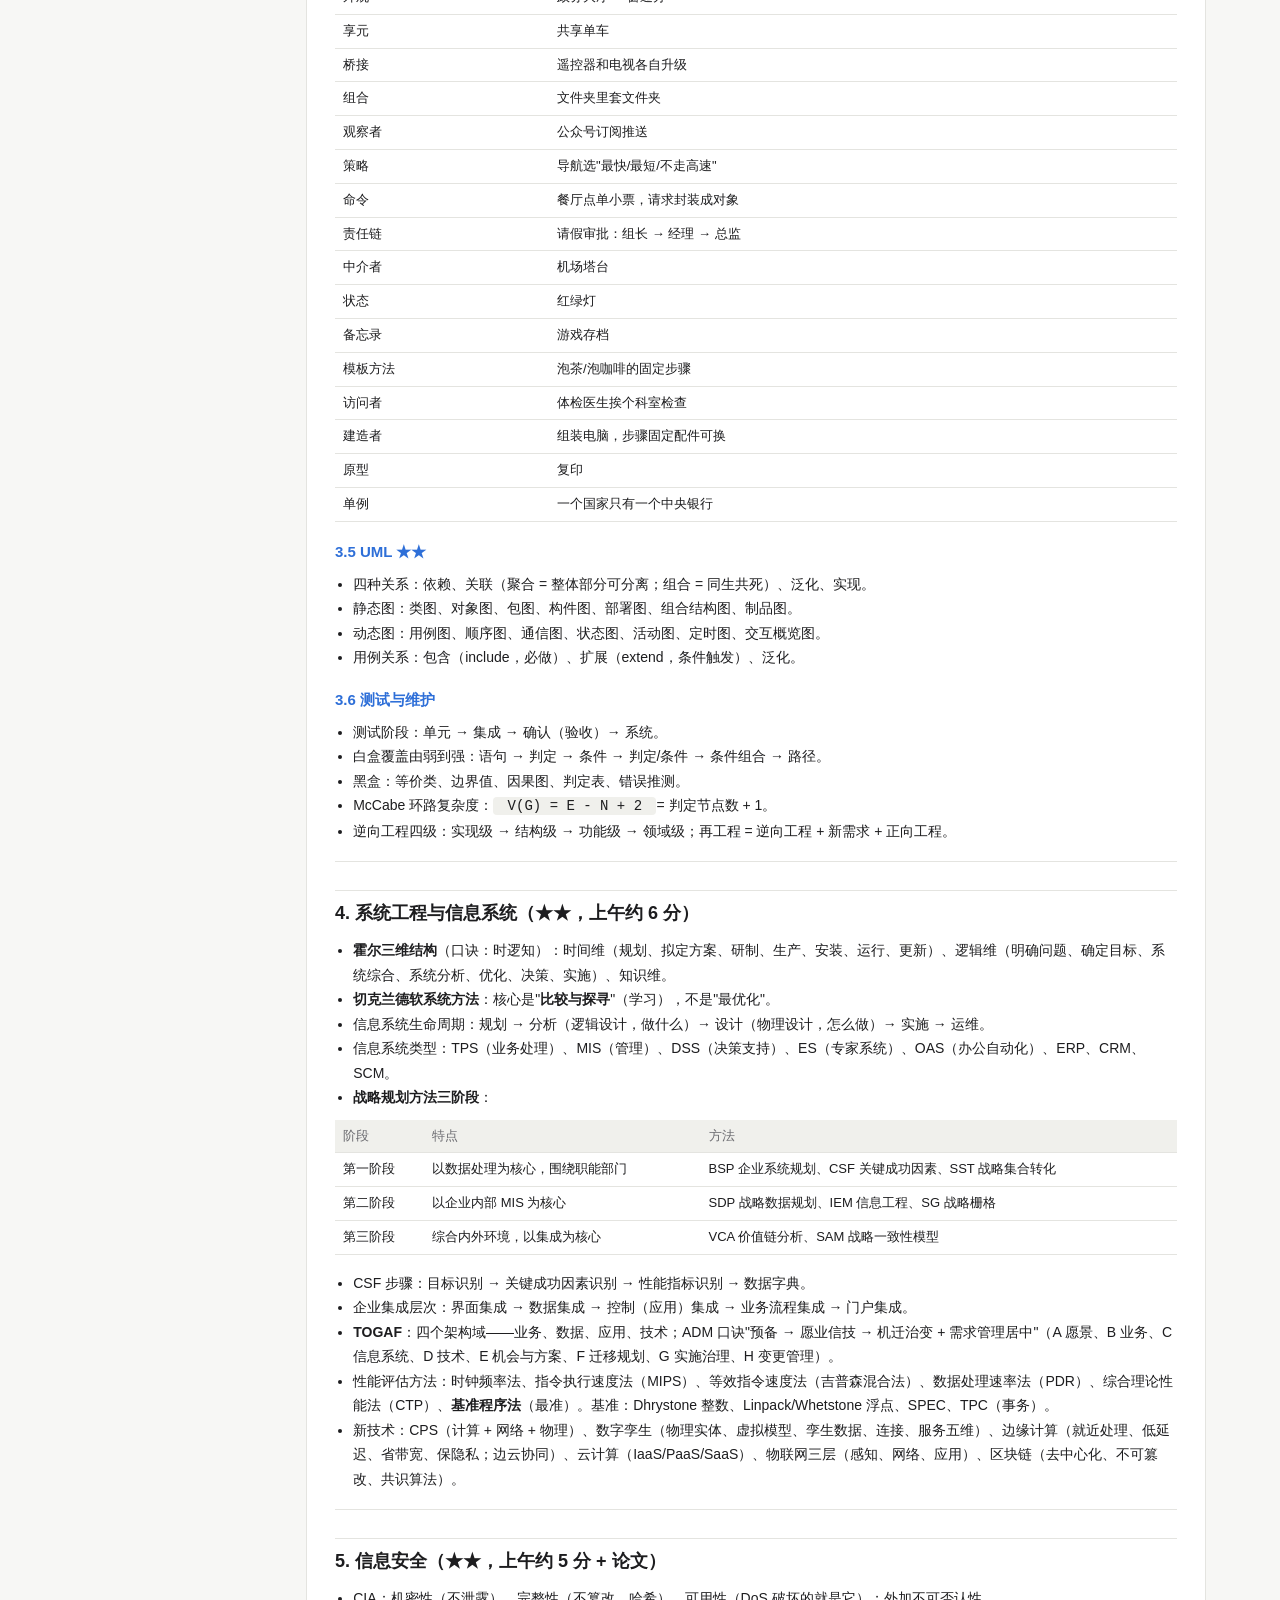
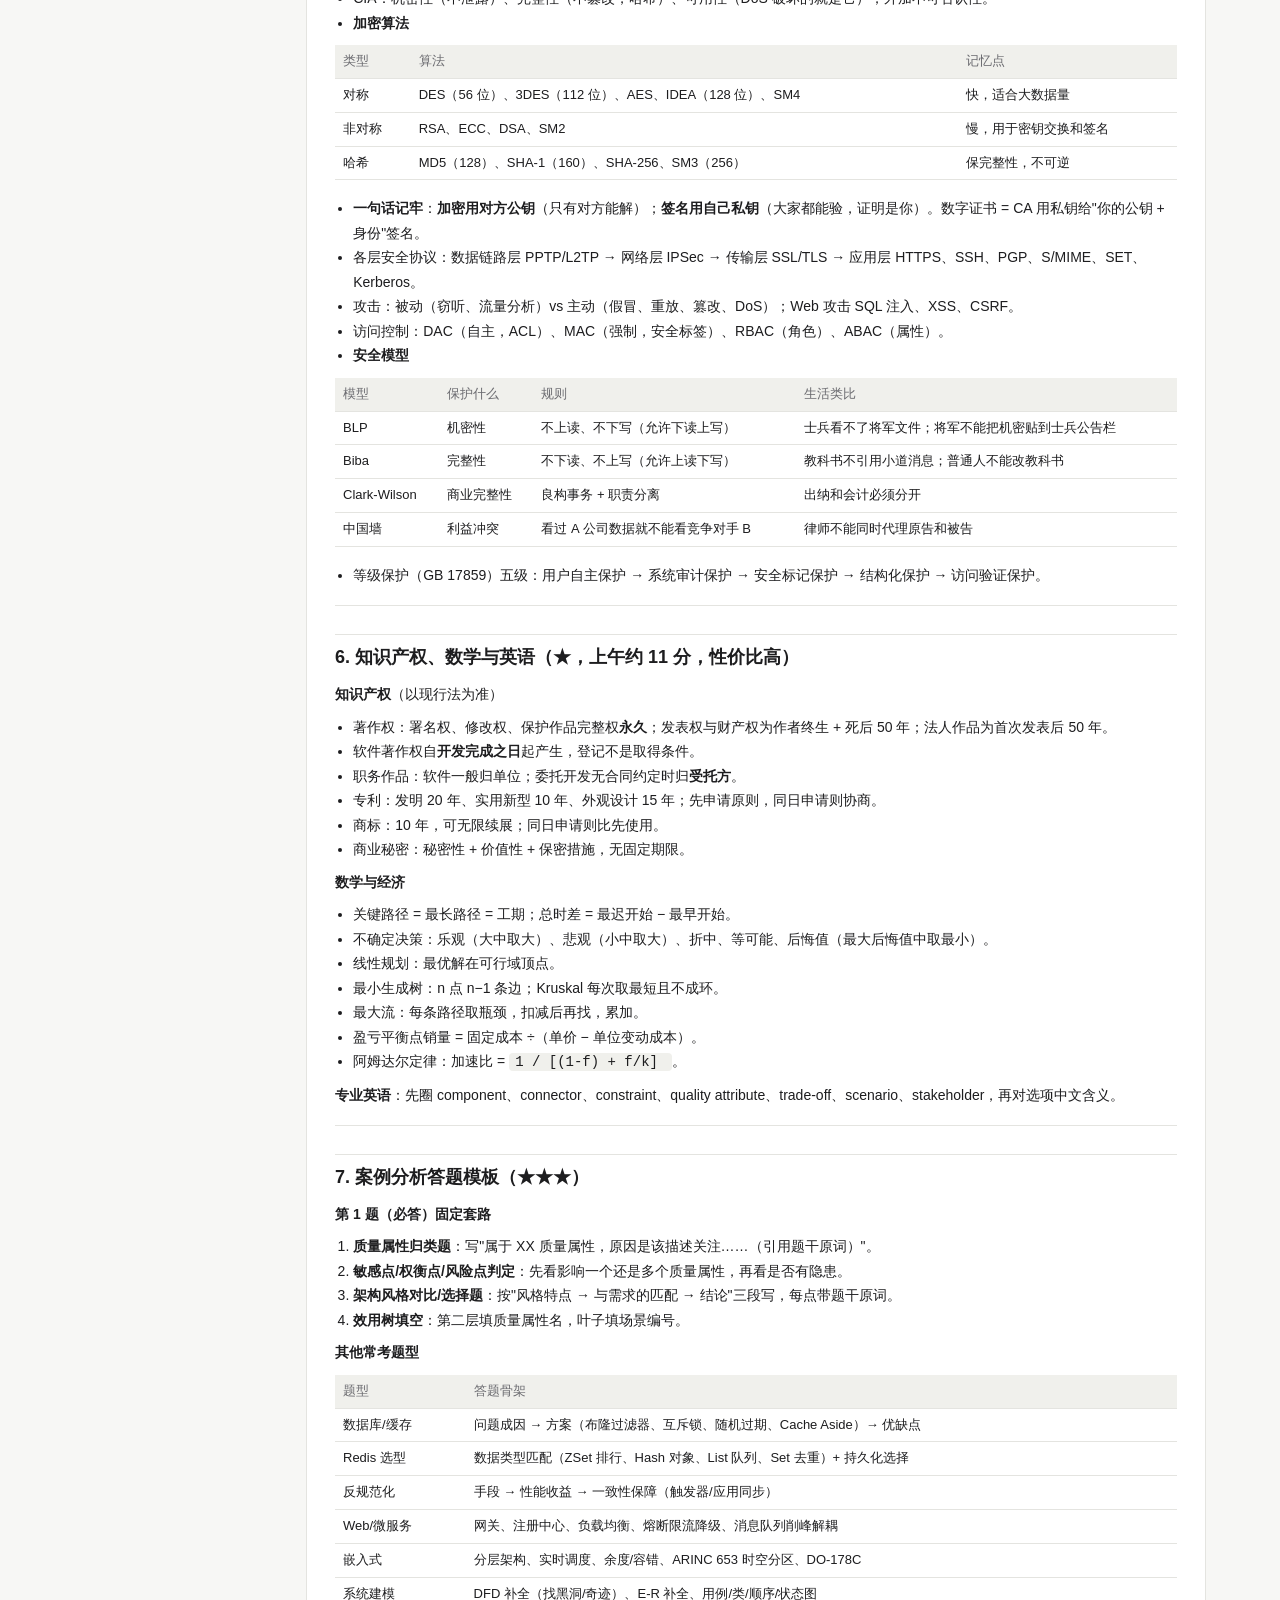
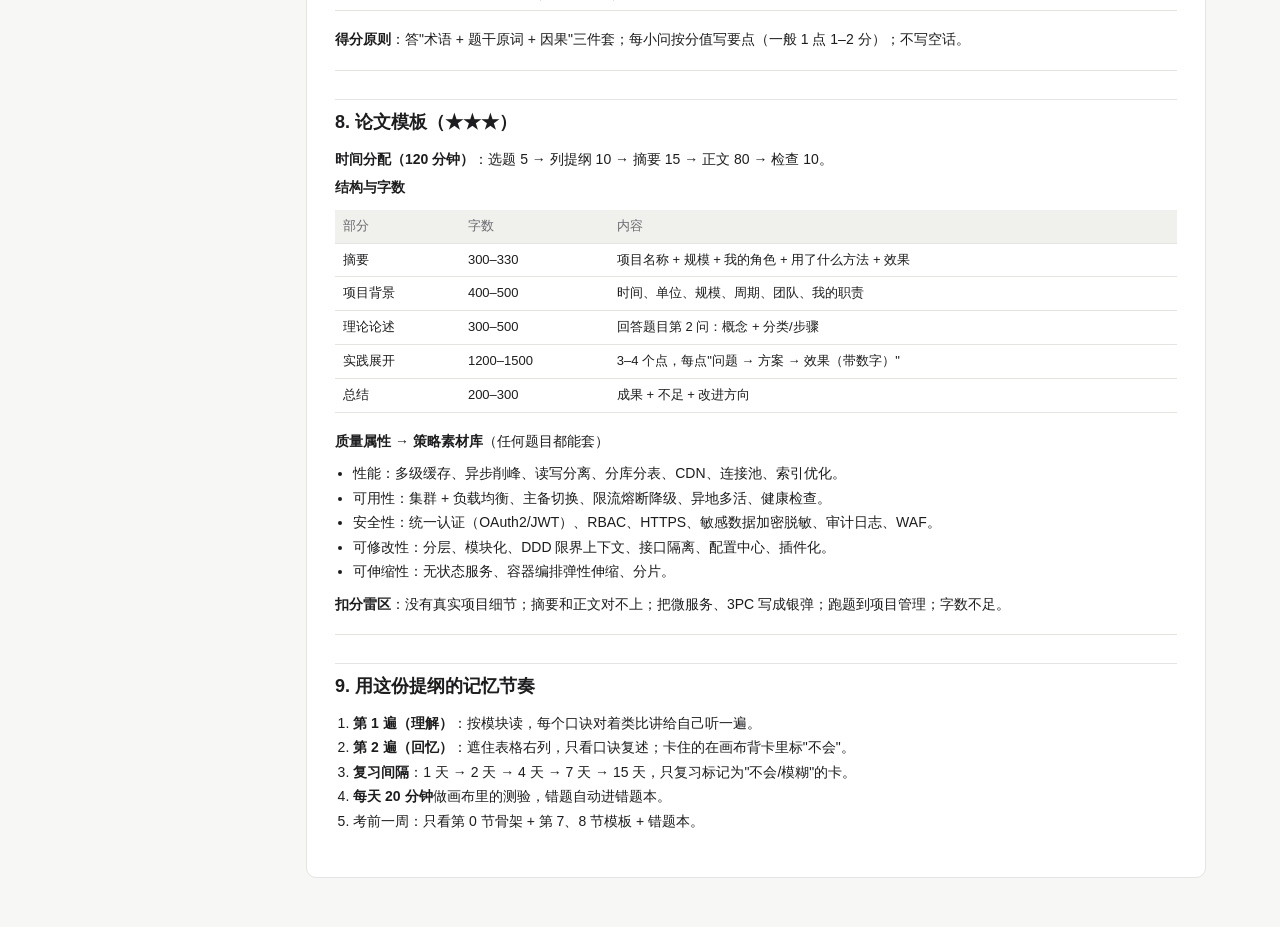
==== commit cf2fefd5: "Add case-comparison drills for the architecture exam. Recite and cloze modes keep trade-off tables i" ====
--- a/交互学习面板/index.html
+++ b/交互学习面板/index.html
@@ -10,7 +10,7 @@
   <header class="top">
     <div>
       <h1>系统架构设计师 · 记忆作战台</h1>
-      <p class="muted">口诀锚点 + 生活类比 + 实战场景 + 即时自测。学习进度保存在本机浏览器。</p>
+      <p class="muted">口诀锚点 + 生活类比 + 实战场景 + 即时自测 + 案例对比默写。学习进度保存在本机浏览器。</p>
     </div>
     <button id="themeBtn" class="ghost" title="切换深浅色">深浅色</button>
   </header>
@@ -19,6 +19,7 @@
   <script src="data.js"></script>
   <script src="outline.js"></script>
   <script src="md.js"></script>
+  <script src="case.js"></script>
   <script src="app.js"></script>
 </body>
 </html>
--- a/交互学习面板/style.css
+++ b/交互学习面板/style.css
@@ -102,3 +102,8 @@
 svg .flowbad { stroke: var(--bad); stroke-width: 1.6; fill: none; }
 .check { display: flex; gap: 8px; align-items: flex-start; padding: 5px 0; }
 .check input { width: auto; margin-top: 4px; }
+textarea.note { display: block; width: 100%; min-height: 72px; margin-top: 10px; resize: vertical; line-height: 1.6; }
+.case-scroll { overflow-x: auto; }
+.mask { display: inline-block; padding: 1px 8px; border-radius: 4px; background: var(--fill); color: var(--faint); font-size: 12px; }
+td[data-act="casecell"] { cursor: pointer; }
+td[data-act="casecell"]:hover { background: var(--accent-soft); }
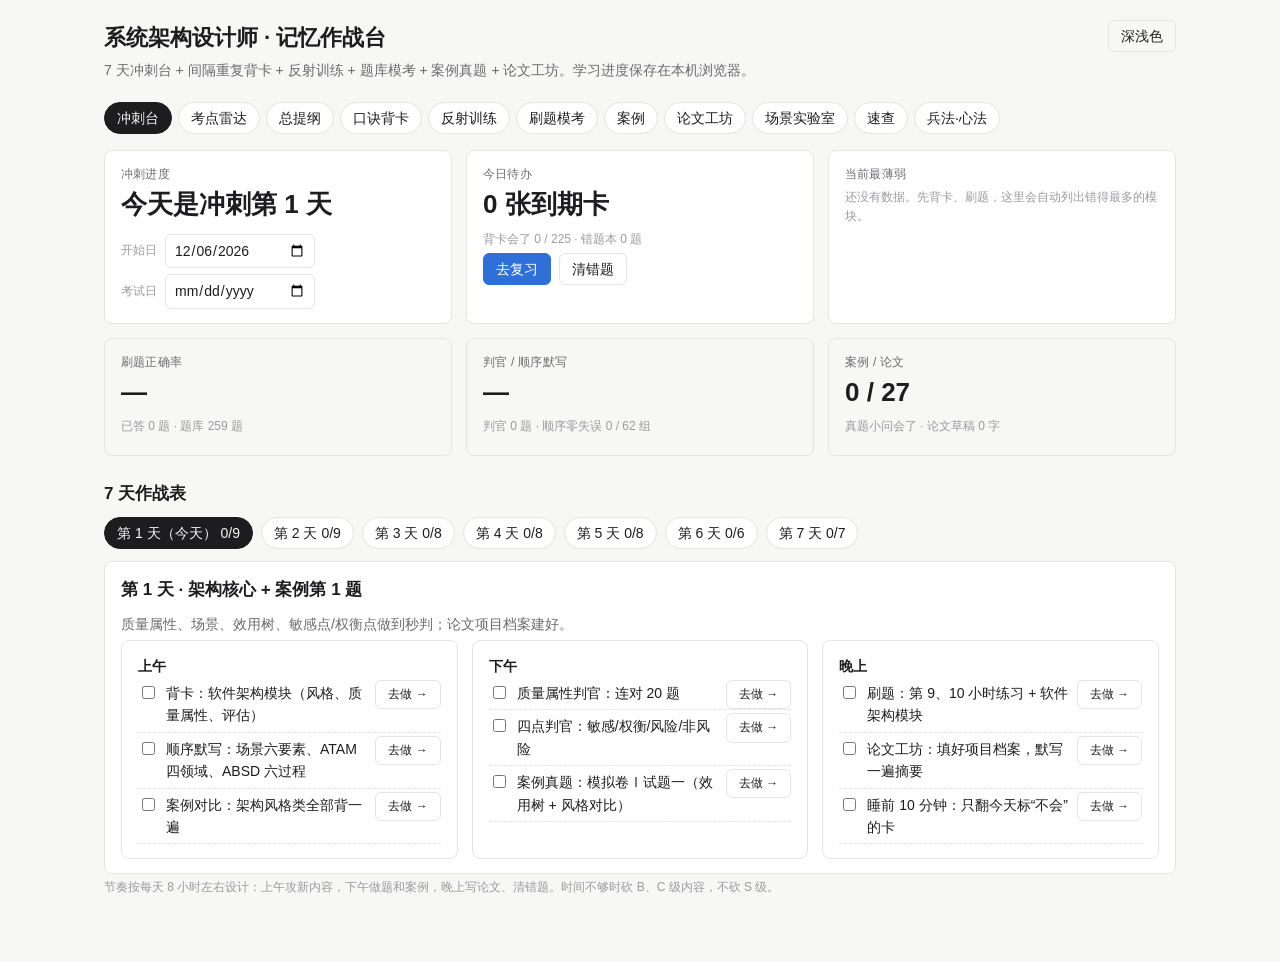
==== commit 9575d471: "Turn the study desk into a 7-day sprint with drills, a question bank and an essay workshop. Split ap" ====
--- a/交互学习面板/index.html
+++ b/交互学习面板/index.html
@@ -10,7 +10,7 @@
   <header class="top">
     <div>
       <h1>系统架构设计师 · 记忆作战台</h1>
-      <p class="muted">口诀锚点 + 生活类比 + 实战场景 + 即时自测 + 案例对比默写。学习进度保存在本机浏览器。</p>
+      <p class="muted">7 天冲刺台 + 间隔重复背卡 + 反射训练 + 题库模考 + 案例真题 + 论文工坊。学习进度保存在本机浏览器。</p>
     </div>
     <button id="themeBtn" class="ghost" title="切换深浅色">深浅色</button>
   </header>
@@ -20,6 +20,15 @@
   <script src="outline.js"></script>
   <script src="md.js"></script>
   <script src="case.js"></script>
+  <script src="case-real.js"></script>
+  <script src="drill.js"></script>
+  <script src="plan.js"></script>
+  <script src="book.js"></script>
+  <script src="bank.js"></script>
+  <script src="ui-sprint.js"></script>
+  <script src="ui-drill.js"></script>
+  <script src="ui-case.js"></script>
+  <script src="ui-essay.js"></script>
   <script src="app.js"></script>
 </body>
 </html>
--- a/交互学习面板/style.css
+++ b/交互学习面板/style.css
@@ -26,9 +26,10 @@
 button.pill { border-radius: 999px; }
 button.pill.on { background: var(--text); color: var(--bg); border-color: var(--text); }
 button:disabled { opacity: .45; cursor: default; }
-input, select { font: inherit; color: var(--text); background: var(--panel); border: 1px solid var(--line); border-radius: 6px; padding: 4px 8px; }
+input, select, textarea { font: inherit; color: var(--text); background: var(--panel); border: 1px solid var(--line); border-radius: 6px; padding: 4px 8px; }
 input { width: 110px; }
 input.wide { width: 100%; max-width: 480px; }
+input[type="date"] { width: 150px; }
 .row { display: flex; gap: 8px; align-items: center; flex-wrap: wrap; }
 .grid { display: grid; gap: 14px; }
 .g2 { grid-template-columns: repeat(2, minmax(0, 1fr)); }
@@ -107,3 +108,36 @@
 .mask { display: inline-block; padding: 1px 8px; border-radius: 4px; background: var(--fill); color: var(--faint); font-size: 12px; }
 td[data-act="casecell"] { cursor: pointer; }
 td[data-act="casecell"]:hover { background: var(--accent-soft); }
+td[data-act="packcell"] { cursor: pointer; }
+
+/* 模考 */
+.opt.chosen { border-color: var(--accent); background: var(--accent-soft); }
+.dots { display: flex; flex-wrap: wrap; gap: 4px; margin: 10px 0; }
+.dotbtn { width: 30px; padding: 2px 0; font-size: 12px; text-align: center; }
+.dotbtn.done { background: var(--accent-soft); border-color: var(--accent); }
+.dotbtn.cur { outline: 2px solid var(--text); }
+
+/* 反射训练 */
+.big-flash { cursor: default; min-height: 200px; }
+.big-flash .q { font-size: 22px; }
+.countdown { height: 6px; background: var(--fill); border-radius: 3px; overflow: hidden; margin-top: 18px; }
+.countdown span { display: block; height: 100%; background: var(--mid); animation: countdown 3s linear forwards; }
+@keyframes countdown { from { width: 100%; } to { width: 0; background: var(--bad); } }
+.seq-opt, .judge-opt { display: inline-block; width: auto; margin: 4px 0; }
+.seq-done { margin: 8px 0; padding-left: 22px; color: var(--ok); }
+
+/* 冲刺台与雷达 */
+.task { display: flex; justify-content: space-between; align-items: flex-start; gap: 6px; border-bottom: 1px dashed var(--line); }
+.task button { white-space: nowrap; font-size: 12px; margin-top: 3px; }
+.radar tr.click { cursor: pointer; }
+.radar tr.click:hover { background: var(--fill); }
+.tier { display: inline-block; min-width: 22px; text-align: center; border-radius: 4px; font-weight: 600; color: #fff; }
+.tier.tS { background: var(--bad); } .tier.tA { background: var(--mid); } .tier.tB { background: var(--accent); } .tier.tC { background: var(--faint); }
+
+/* 论文工坊 */
+.form-row { display: grid; grid-template-columns: 120px 1fr; gap: 10px; align-items: start; margin: 6px 0; }
+.form-row label { padding-top: 14px; color: var(--muted); }
+textarea.note.short { min-height: 44px; margin-top: 6px; }
+textarea.note.essay { min-height: 460px; }
+pre.skeleton { white-space: pre-wrap; font: inherit; font-size: 13px; background: var(--fill); padding: 12px; border-radius: 6px; max-height: 560px; overflow: auto; }
+@media (max-width: 760px) { .form-row { grid-template-columns: 1fr; } .form-row label { padding-top: 0; } }
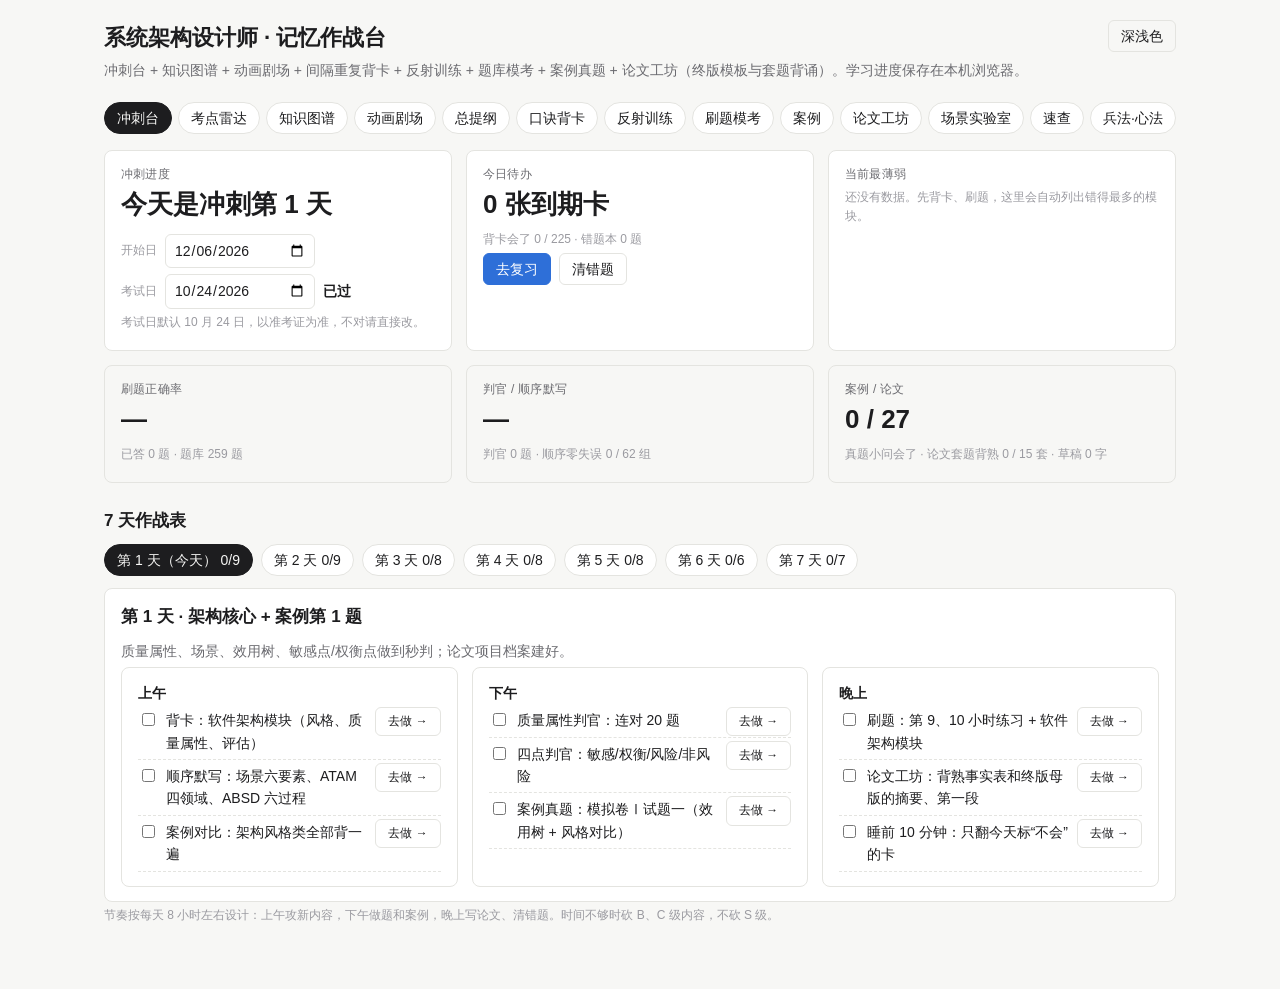
==== commit 5e83b9b5: "Add essay data and matrix for interactive study panel. Introduced new scripts to build essay data fr" ====
--- a/交互学习面板/index.html
+++ b/交互学习面板/index.html
@@ -10,7 +10,7 @@
   <header class="top">
     <div>
       <h1>系统架构设计师 · 记忆作战台</h1>
-      <p class="muted">7 天冲刺台 + 间隔重复背卡 + 反射训练 + 题库模考 + 案例真题 + 论文工坊。学习进度保存在本机浏览器。</p>
+      <p class="muted">冲刺台 + 知识图谱 + 动画剧场 + 间隔重复背卡 + 反射训练 + 题库模考 + 案例真题 + 论文工坊（终版模板与套题背诵）。学习进度保存在本机浏览器。</p>
     </div>
     <button id="themeBtn" class="ghost" title="切换深浅色">深浅色</button>
   </header>
@@ -25,10 +25,17 @@
   <script src="plan.js"></script>
   <script src="book.js"></script>
   <script src="bank.js"></script>
+  <script src="essay-data.js"></script>
+  <script src="essay-matrix.js"></script>
+  <script src="graph-data.js"></script>
   <script src="ui-sprint.js"></script>
   <script src="ui-drill.js"></script>
   <script src="ui-case.js"></script>
   <script src="ui-essay.js"></script>
+  <script src="ui-anim.js"></script>
+  <script src="sim-a.js"></script>
+  <script src="sim-b.js"></script>
+  <script src="ui-graph.js"></script>
   <script src="app.js"></script>
 </body>
 </html>
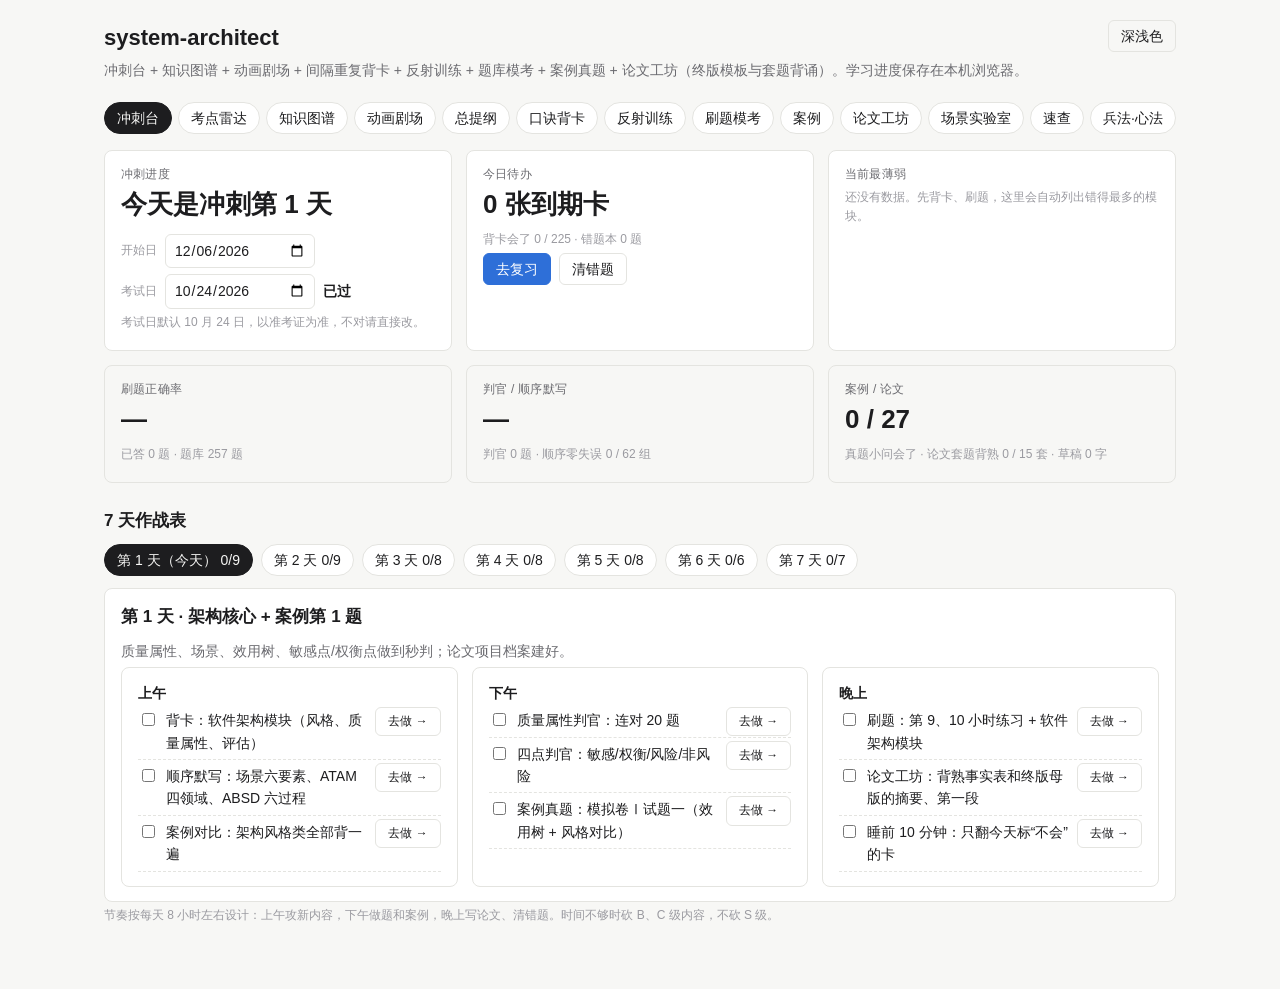
==== commit 02d56bc9: "Enhance quiz functionality with new features and bug fixes. Updated the quiz module to include a "秒杀" ====
--- a/交互学习面板/index.html
+++ b/交互学习面板/index.html
@@ -3,13 +3,13 @@
 <head>
   <meta charset="UTF-8" />
   <meta name="viewport" content="width=device-width, initial-scale=1" />
-  <title>系统架构设计师 · 记忆作战台</title>
+  <title>system-architect</title>
   <link rel="stylesheet" href="style.css" />
 </head>
 <body>
   <header class="top">
     <div>
-      <h1>系统架构设计师 · 记忆作战台</h1>
+      <h1>system-architect</h1>
       <p class="muted">冲刺台 + 知识图谱 + 动画剧场 + 间隔重复背卡 + 反射训练 + 题库模考 + 案例真题 + 论文工坊（终版模板与套题背诵）。学习进度保存在本机浏览器。</p>
     </div>
     <button id="themeBtn" class="ghost" title="切换深浅色">深浅色</button>
@@ -27,11 +27,14 @@
   <script src="bank.js"></script>
   <script src="essay-data.js"></script>
   <script src="essay-matrix.js"></script>
+  <script src="essay-vocab.js"></script>
+  <script src="quiz-notes.js"></script>
   <script src="graph-data.js"></script>
   <script src="ui-sprint.js"></script>
   <script src="ui-drill.js"></script>
   <script src="ui-case.js"></script>
   <script src="ui-essay.js"></script>
+  <script src="ui-quiz.js"></script>
   <script src="ui-anim.js"></script>
   <script src="sim-a.js"></script>
   <script src="sim-b.js"></script>
